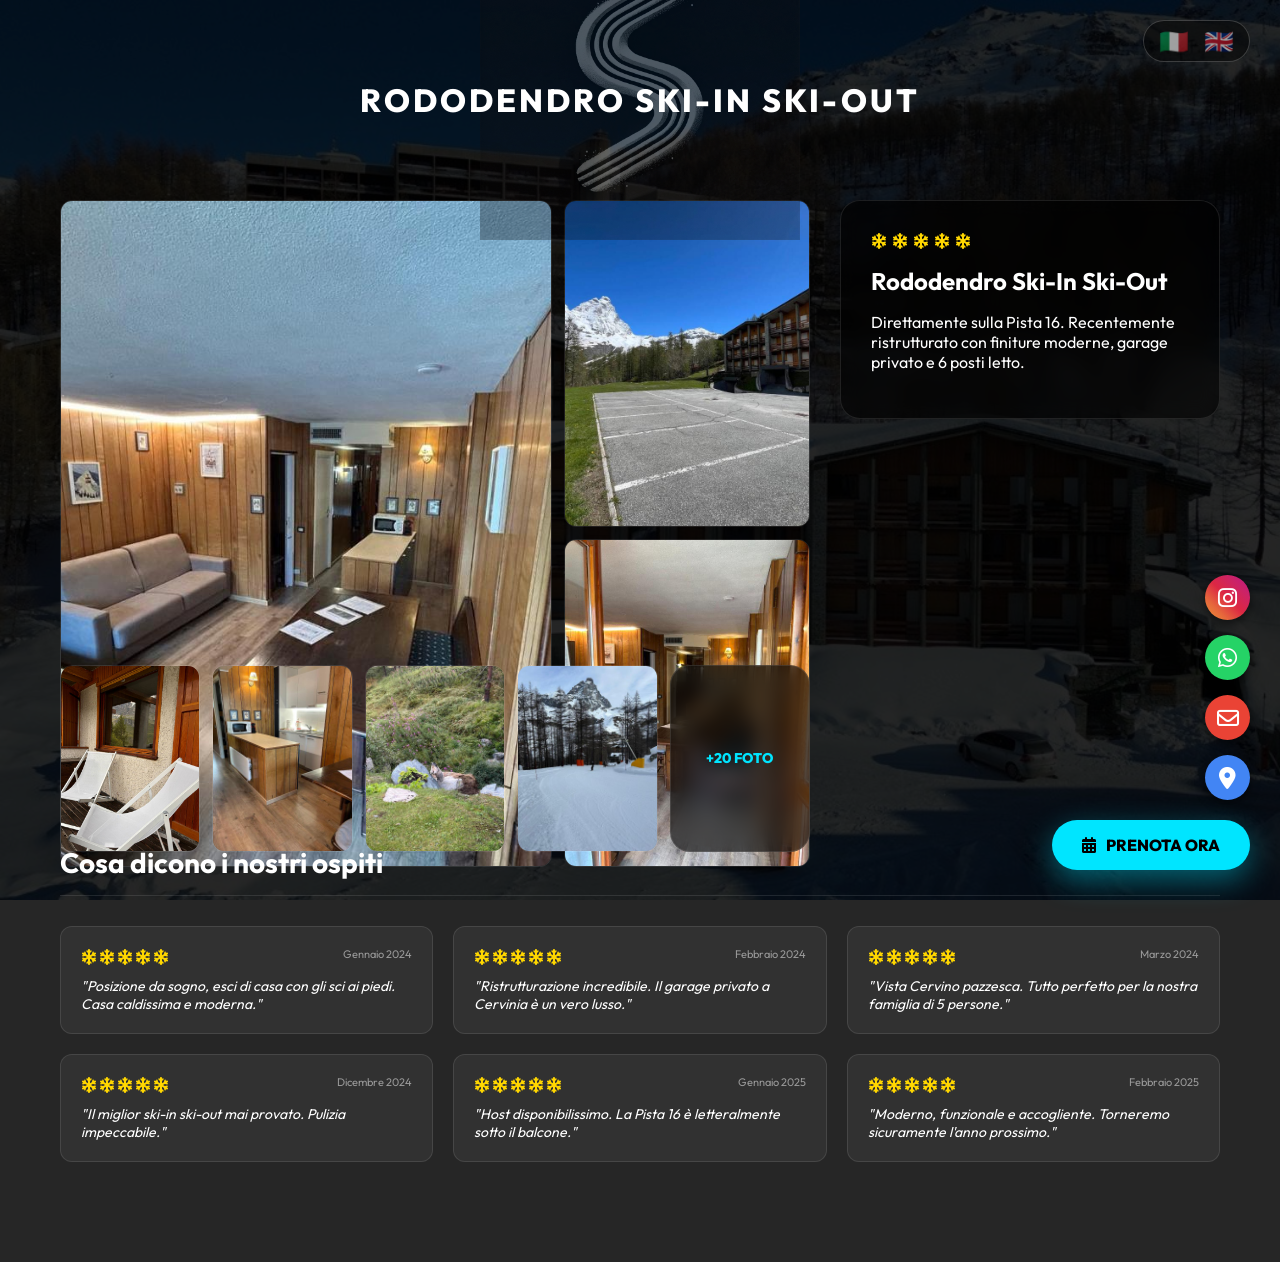
==== index.html @ 48e1a40b "Add language selector and social links to index.html" ====
<!DOCTYPE html>
<html lang="it">
<head>
    <title>Rododendro Ski-In Ski-Out</title>
    <meta charset="UTF-8">
    <meta name="viewport" content="width=device-width, initial-scale=1">
    <link href="https://fonts.googleapis.com/css2?family=Outfit:wght@300;400;600;800&display=swap" rel="stylesheet">
    <link rel="stylesheet" href="https://cdnjs.cloudflare.com/ajax/libs/font-awesome/6.0.0/css/all.min.css">
    <link rel="stylesheet" href="style.css">
</head>
<body>

<!-- 1. LINGUE FISSE IN ALTO A DX -->
<div class="top-lang-selector">
    <span onclick="setLanguage('it')">🇮🇹</span>
    <span onclick="setLanguage('en')">🇬🇧</span>
</div>

<!-- 2. SOCIAL IMPILATI A DX -->
<div class="social-stack">
    <a href="https://instagram.com/tuoprofilo" class="social-link ig" target="_blank"><i class="fab fa-instagram"></i></a>
    <a href="https://wa.me/393479612836" class="social-link wa" target="_blank"><i class="fab fa-whatsapp"></i></a>
    <a href="mailto:tuaemail@gmail.com" class="social-link mail"><i class="far fa-envelope"></i></a>
    <a href="https://maps.app.goo.gl/LYKC4AV3RhmxbBBi8" class="social-link maps" target="_blank"><i class="fas fa-map-marker-alt"></i></a>
</div>

<!-- 3. TASTO PRENOTA FISSO IN BASSO A DX -->
<a href="recap.html" class="btn-fixed-book">
    <i class="fas fa-calendar-alt"></i> 
    <span class="lang-txt" data-it="PRENOTA ORA" data-en="BOOK NOW">PRENOTA ORA</span>
</a>

<div class="main-wrapper">
    <header class="site-header">
        <img src="sfondo_nero.webp" class="header-logo-bg">
        <h1>RODODENDRO SKI-IN SKI-OUT</h1>
    </header>

    <div class="container">
        <div class="booking-grid">
            <!-- SINISTRA: GALLERY -->
            <div class="visual-section">
                <div class="top-gallery">
                    <div class="main-img" onclick="openLightbox(0)"><img src="foto1.webp"></div>
                    <div class="side-imgs">
                        <img src="foto2.webp" onclick="openLightbox(1)">
                        <img src="foto3.webp" onclick="openLightbox(2)">
                    </div>
                </div>
                <div class="thumb-row">
                    <img src="foto4.webp" onclick="openLightbox(3)">
                    <img src="foto5.webp" onclick="openLightbox(4)">
                    <img src="foto6.webp" onclick="openLightbox(5)">
                    <img src="foto7.webp" onclick="openLightbox(6)">
                    <div class="material-card" style="display:flex; align-items:center; justify-content:center; cursor:pointer; padding:0;" onclick="openLightbox(0)">
                        <span style="font-weight:800; font-size:14px; color:var(--accent)">+20 FOTO</span>
                    </div>
                </div>
            </div>

            <!-- DESTRA: DESCRIZIONE APPARTAMENTO -->
            <aside class="booking-aside">
                <div class="material-card">
                    <div style="margin-bottom:15px;">
                        <i class="fas fa-snowflake snowflake-gold"></i>
                        <i class="fas fa-snowflake snowflake-gold"></i>
                        <i class="fas fa-snowflake snowflake-gold"></i>
                        <i class="fas fa-snowflake snowflake-gold"></i>
                        <i class="fas fa-snowflake snowflake-gold"></i>
                    </div>
                    <h2 style="margin:0 0 15px 0; font-size:24px;">Rododendro Ski-In Ski-Out</h2>
                    <p class="lang-txt" data-it="Direttamente sulla Pista 16. Recentemente ristrutturato con finiture moderne, garage privato e 6 posti letto." data-en="Directly on Slope 16. Recently renovated with modern finishes, private garage, and 6 beds.">Direttamente sulla Pista 16...</p>
                </div>
            </aside>
        </div>

        <section id="recensioni" style="margin-top: 80px;">
            <h3 class="lang-txt" data-it="Cosa dicono i nostri ospiti" data-en="Guest Reviews" style="font-size:28px; border-bottom:1px solid rgba(255,255,255,0.1); padding-bottom:15px; margin-bottom:30px;">Cosa dicono i nostri ospiti</h3>
            <div id="reviews-grid" class="reviews-container"></div>
        </section>
    </div>
</div>

<div id="lightbox" style="display:none; position:fixed; inset:0; background:rgba(0,0,0,0.95); z-index:5000; align-items:center; justify-content:center;">
    <span onclick="closeLightbox()" style="position:absolute; top:30px; right:40px; font-size:50px; color:white; cursor:pointer;">&times;</span>
    <button onclick="navigateLightbox(-1)" style="position:absolute; left:20px; background:none; border:none; color:white; font-size:50px; cursor:pointer;">❮</button>
    <img id="lbImg" style="max-width:85%; max-height:85%;">
    <button onclick="navigateLightbox(1)" style="position:absolute; right:20px; background:none; border:none; color:white; font-size:50px; cursor:pointer;">❯</button>
</div>

<script src="config.js"></script>
<script src="script.js"></script>
</body>
</html>
---- style.css ----
:root { --accent: #00e5ff; --bg-card: rgba(0, 0, 0, 0.6); }
* { box-sizing: border-box; }

body { 
    font-family: 'Outfit', sans-serif; 
    margin: 0; 
    background: url("sfondo_rododendro.webp") no-repeat center center fixed; 
    background-size: cover; 
    color: white; 
    overflow-x: hidden; 
}

.main-wrapper { background-color: rgba(0, 0, 0, 0.85); min-height: 100vh; padding-bottom: 80px; }
.container { max-width: 1200px; margin: auto; padding: 20px; }

/* =========================================
   ELEMENTI FISSI (Lingue, Social, Tasto)
========================================= */

/* Lingue: Fisso in alto a Destra */
.top-lang-selector { 
    position: fixed; top: 20px; right: 30px; 
    z-index: 2000; display: flex; gap: 15px; 
    background: rgba(0,0,0,0.5); padding: 5px 15px; 
    border-radius: 30px; border: 1px solid rgba(255,255,255,0.2);
}
.top-lang-selector span { cursor: pointer; font-size: 24px; opacity: 0.6; transition: 0.3s; }
.top-lang-selector span:hover { opacity: 1; transform: scale(1.1); }

/* Pila Social: Fissa a destra, sopra il tasto */
.social-stack {
    position: fixed; bottom: 100px; right: 30px;
    display: flex; flex-direction: column; gap: 15px;
    z-index: 2000;
}

.social-link { 
    width: 45px; height: 45px; border-radius: 50%; 
    display: flex; align-items: center; justify-content: center; 
    color: white; font-size: 22px; text-decoration: none; 
    transition: 0.3s; box-shadow: 0 4px 10px rgba(0,0,0,0.5);
}
.social-link.ig { background: linear-gradient(45deg, #f09433 0%, #e6683c 25%, #dc2743 50%, #cc2366 75%, #bc1888 100%); }
.social-link.wa { background: #25D366; }
.social-link.mail { background: #EA4335; }
.social-link.maps { background: #4285F4; }
.social-link:hover { transform: translateX(-5px); box-shadow: 0 5px 15px rgba(255,255,255,0.4); }

/* Tasto Prenota: Fisso in basso a Destra */
.btn-fixed-book { 
    position: fixed; bottom: 30px; right: 30px; 
    background: var(--accent); color: black; 
    padding: 15px 30px; border-radius: 50px; 
    font-weight: 800; text-decoration: none; 
    z-index: 2000; box-shadow: 0 10px 30px rgba(0,229,255,0.4);
    transition: 0.3s; display: flex; align-items: center; gap: 10px;
}
.btn-fixed-book:hover { transform: scale(1.05); background: white; }

/* =========================================
   CONTENUTO PAGINA
========================================= */

/* Header con Logo Background */
.site-header { padding: 80px 20px 40px; text-align: center; position: relative; }
.header-logo-bg { 
    position: absolute; top: 50%; left: 50%; transform: translate(-50%, -50%); 
    width: 320px; opacity: 0.3; z-index: 0; pointer-events: none;
}
.site-header h1 { position: relative; z-index: 1; font-weight: 800; letter-spacing: 3px; margin: 0; }

/* Grid Layout (Gallery + Descrizione) */
.booking-grid { display: grid; grid-template-columns: 1fr 380px; gap: 30px; margin-top: 20px; align-items: start; }

.visual-section { display: flex; flex-direction: column; gap: 15px; }
.top-gallery { display: grid; grid-template-columns: 2fr 1fr; gap: 12px; height: 450px; }
.main-img img, .side-imgs img, .thumb-row img { width: 100%; height: 100%; object-fit: cover; border-radius: 12px; cursor: pointer; border: 1px solid rgba(255,255,255,0.1); }
.side-imgs { display: grid; grid-template-rows: 1fr 1fr; gap: 12px; }
.thumb-row { display: grid; grid-template-columns: repeat(5, 1fr); gap: 12px; height: 100px; }

.material-card { background: var(--bg-card); backdrop-filter: blur(10px); border-radius: 20px; border: 1px solid rgba(255,255,255,0.1); padding: 30px; }
.snowflake-gold { color: #FFD700; font-size: 16px; margin-right: 2px; }

/* Recensioni */
.reviews-container { display: grid; grid-template-columns: repeat(auto-fill, minmax(280px, 1fr)); gap: 20px; margin-top: 30px; }
.rev-card { background: rgba(255,255,255,0.05); padding: 20px; border-radius: 12px; border: 1px solid rgba(255,255,255,0.1); }
.rev-header { display: flex; justify-content: space-between; align-items: center; margin-bottom: 10px; }
.rev-date { font-size: 11px; opacity: 0.5; }
.rev-text { font-size: 14px; font-style: italic; }

@media (max-width: 1000px) { 
    .booking-grid { grid-template-columns: 1fr; } 
    .top-gallery { height: 300px; } 
    .top-lang-selector { position: absolute; }
}
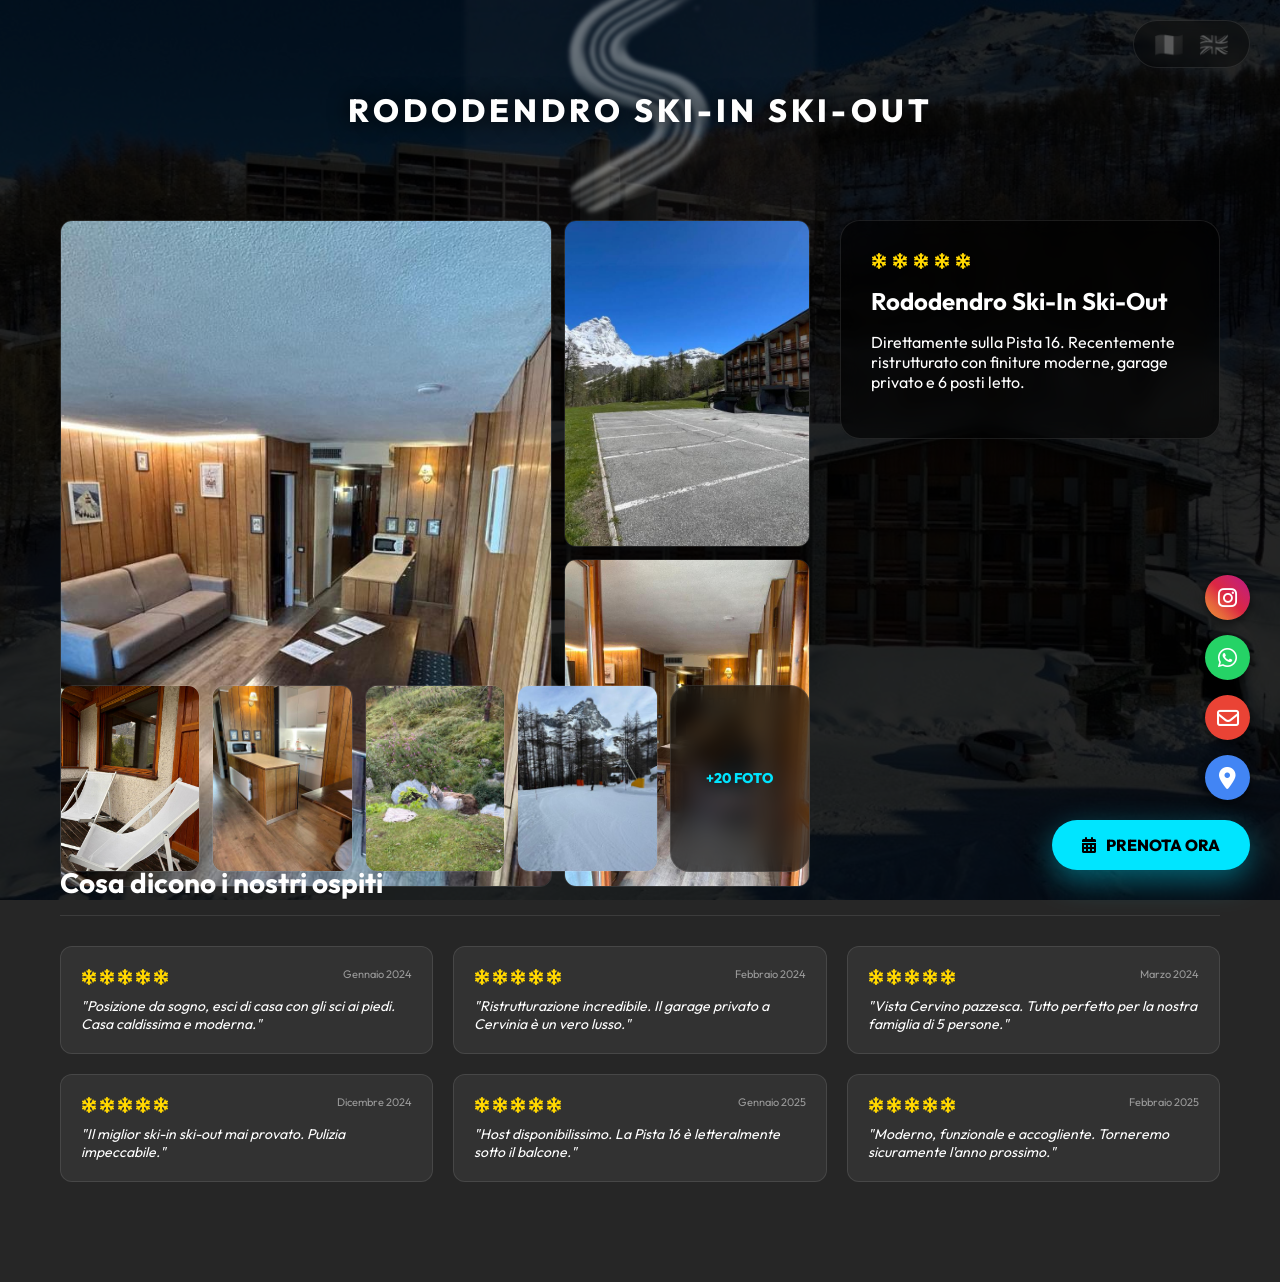
==== commit d646fbd8: "Refactor language selector and clean up comments" ====
--- a/index.html
+++ b/index.html
@@ -10,13 +10,11 @@
 </head>
 <body>
 
-<!-- 1. LINGUE FISSE IN ALTO A DX -->
 <div class="top-lang-selector">
-    <span onclick="setLanguage('it')">🇮🇹</span>
-    <span onclick="setLanguage('en')">🇬🇧</span>
+    <span id="lang-it" onclick="setLanguage('it')">🇮🇹</span>
+    <span id="lang-en" onclick="setLanguage('en')">🇬🇧</span>
 </div>
 
-<!-- 2. SOCIAL IMPILATI A DX -->
 <div class="social-stack">
     <a href="https://instagram.com/tuoprofilo" class="social-link ig" target="_blank"><i class="fab fa-instagram"></i></a>
     <a href="https://wa.me/393479612836" class="social-link wa" target="_blank"><i class="fab fa-whatsapp"></i></a>
@@ -24,7 +22,6 @@
     <a href="https://maps.app.goo.gl/LYKC4AV3RhmxbBBi8" class="social-link maps" target="_blank"><i class="fas fa-map-marker-alt"></i></a>
 </div>
 
-<!-- 3. TASTO PRENOTA FISSO IN BASSO A DX -->
 <a href="recap.html" class="btn-fixed-book">
     <i class="fas fa-calendar-alt"></i> 
     <span class="lang-txt" data-it="PRENOTA ORA" data-en="BOOK NOW">PRENOTA ORA</span>
@@ -38,7 +35,6 @@
 
     <div class="container">
         <div class="booking-grid">
-            <!-- SINISTRA: GALLERY -->
             <div class="visual-section">
                 <div class="top-gallery">
                     <div class="main-img" onclick="openLightbox(0)"><img src="foto1.webp"></div>
@@ -58,7 +54,6 @@
                 </div>
             </div>
 
-            <!-- DESTRA: DESCRIZIONE APPARTAMENTO -->
             <aside class="booking-aside">
                 <div class="material-card">
                     <div style="margin-bottom:15px;">
--- a/style.css
+++ b/style.css
@@ -10,86 +10,64 @@
     overflow-x: hidden; 
 }
 
-.main-wrapper { background-color: rgba(0, 0, 0, 0.85); min-height: 100vh; padding-bottom: 80px; }
+.main-wrapper { background-color: rgba(0, 0, 0, 0.85); min-height: 100vh; padding-bottom: 80px; position: relative; }
 .container { max-width: 1200px; margin: auto; padding: 20px; }
 
-/* =========================================
-   ELEMENTI FISSI (Lingue, Social, Tasto)
-========================================= */
-
-/* Lingue: Fisso in alto a Destra */
+/* Lingue in alto a DX con ILLUMINAZIONE */
 .top-lang-selector { 
     position: fixed; top: 20px; right: 30px; 
     z-index: 2000; display: flex; gap: 15px; 
-    background: rgba(0,0,0,0.5); padding: 5px 15px; 
-    border-radius: 30px; border: 1px solid rgba(255,255,255,0.2);
+    background: rgba(0,0,0,0.4); padding: 8px 20px; 
+    border-radius: 30px; border: 1px solid rgba(255,255,255,0.1);
+    backdrop-filter: blur(5px);
 }
-.top-lang-selector span { cursor: pointer; font-size: 24px; opacity: 0.6; transition: 0.3s; }
-.top-lang-selector span:hover { opacity: 1; transform: scale(1.1); }
-
-/* Pila Social: Fissa a destra, sopra il tasto */
-.social-stack {
-    position: fixed; bottom: 100px; right: 30px;
-    display: flex; flex-direction: column; gap: 15px;
-    z-index: 2000;
+.top-lang-selector span { 
+    cursor: pointer; font-size: 24px; opacity: 0.3; 
+    transition: 0.4s; filter: grayscale(100%);
+}
+/* Effetto Illuminazione lingua attiva */
+.top-lang-selector span.active { 
+    opacity: 1; 
+    filter: grayscale(0%) drop-shadow(0 0 10px var(--accent)); 
+    transform: scale(1.2); 
 }
 
-.social-link { 
-    width: 45px; height: 45px; border-radius: 50%; 
-    display: flex; align-items: center; justify-content: center; 
-    color: white; font-size: 22px; text-decoration: none; 
-    transition: 0.3s; box-shadow: 0 4px 10px rgba(0,0,0,0.5);
+/* Header con Fix Logo Rettangolare */
+.site-header { padding: 90px 20px 50px; text-align: center; position: relative; }
+.header-logo-bg { 
+    position: absolute; top: 50%; left: 50%; transform: translate(-50%, -50%); 
+    width: 350px; opacity: 0.4; z-index: 0; pointer-events: none;
+    /* TRUCCO: Rende invisibile il nero e sfuma i bordi */
+    mix-blend-mode: screen; 
+    filter: blur(2px);
 }
+.site-header h1 { position: relative; z-index: 1; font-weight: 800; letter-spacing: 4px; margin: 0; text-shadow: 0 0 20px rgba(0,0,0,1); }
+
+/* Pila Social e Bottone (Come prima) */
+.social-stack { position: fixed; bottom: 100px; right: 30px; display: flex; flex-direction: column; gap: 15px; z-index: 2000; }
+.social-link { width: 45px; height: 45px; border-radius: 50%; display: flex; align-items: center; justify-content: center; color: white; font-size: 22px; text-decoration: none; transition: 0.3s; box-shadow: 0 4px 10px rgba(0,0,0,0.5); }
 .social-link.ig { background: linear-gradient(45deg, #f09433 0%, #e6683c 25%, #dc2743 50%, #cc2366 75%, #bc1888 100%); }
 .social-link.wa { background: #25D366; }
 .social-link.mail { background: #EA4335; }
 .social-link.maps { background: #4285F4; }
-.social-link:hover { transform: translateX(-5px); box-shadow: 0 5px 15px rgba(255,255,255,0.4); }
+.social-link:hover { transform: translateX(-5px); }
 
-/* Tasto Prenota: Fisso in basso a Destra */
 .btn-fixed-book { 
-    position: fixed; bottom: 30px; right: 30px; 
-    background: var(--accent); color: black; 
-    padding: 15px 30px; border-radius: 50px; 
-    font-weight: 800; text-decoration: none; 
-    z-index: 2000; box-shadow: 0 10px 30px rgba(0,229,255,0.4);
-    transition: 0.3s; display: flex; align-items: center; gap: 10px;
+    position: fixed; bottom: 30px; right: 30px; background: var(--accent); color: black; 
+    padding: 15px 30px; border-radius: 50px; font-weight: 800; text-decoration: none; 
+    z-index: 2000; box-shadow: 0 10px 30px rgba(0,229,255,0.4); display: flex; align-items: center; gap: 10px;
 }
-.btn-fixed-book:hover { transform: scale(1.05); background: white; }
 
-/* =========================================
-   CONTENUTO PAGINA
-========================================= */
-
-/* Header con Logo Background */
-.site-header { padding: 80px 20px 40px; text-align: center; position: relative; }
-.header-logo-bg { 
-    position: absolute; top: 50%; left: 50%; transform: translate(-50%, -50%); 
-    width: 320px; opacity: 0.3; z-index: 0; pointer-events: none;
-}
-.site-header h1 { position: relative; z-index: 1; font-weight: 800; letter-spacing: 3px; margin: 0; }
-
-/* Grid Layout (Gallery + Descrizione) */
+/* Gallery e Card (Come prima) */
 .booking-grid { display: grid; grid-template-columns: 1fr 380px; gap: 30px; margin-top: 20px; align-items: start; }
-
 .visual-section { display: flex; flex-direction: column; gap: 15px; }
 .top-gallery { display: grid; grid-template-columns: 2fr 1fr; gap: 12px; height: 450px; }
 .main-img img, .side-imgs img, .thumb-row img { width: 100%; height: 100%; object-fit: cover; border-radius: 12px; cursor: pointer; border: 1px solid rgba(255,255,255,0.1); }
 .side-imgs { display: grid; grid-template-rows: 1fr 1fr; gap: 12px; }
 .thumb-row { display: grid; grid-template-columns: repeat(5, 1fr); gap: 12px; height: 100px; }
-
 .material-card { background: var(--bg-card); backdrop-filter: blur(10px); border-radius: 20px; border: 1px solid rgba(255,255,255,0.1); padding: 30px; }
 .snowflake-gold { color: #FFD700; font-size: 16px; margin-right: 2px; }
 
 /* Recensioni */
 .reviews-container { display: grid; grid-template-columns: repeat(auto-fill, minmax(280px, 1fr)); gap: 20px; margin-top: 30px; }
 .rev-card { background: rgba(255,255,255,0.05); padding: 20px; border-radius: 12px; border: 1px solid rgba(255,255,255,0.1); }
-.rev-header { display: flex; justify-content: space-between; align-items: center; margin-bottom: 10px; }
-.rev-date { font-size: 11px; opacity: 0.5; }
-.rev-text { font-size: 14px; font-style: italic; }
-
-@media (max-width: 1000px) { 
-    .booking-grid { grid-template-columns: 1fr; } 
-    .top-gallery { height: 300px; } 
-    .top-lang-selector { position: absolute; }
-}
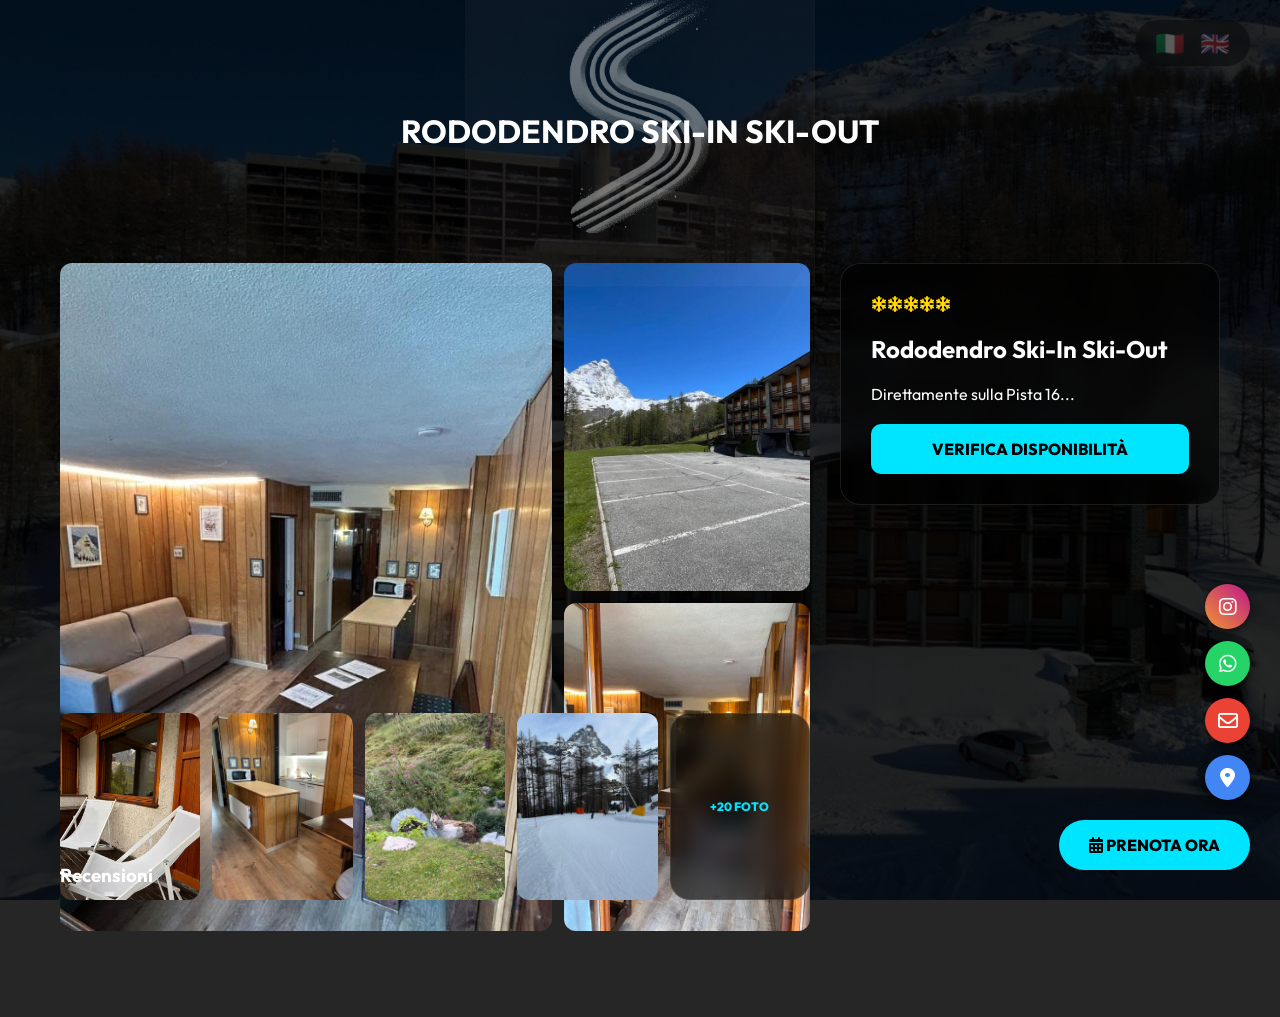
==== commit 2c602deb: "Update index.html" ====
--- a/index.html
+++ b/index.html
@@ -16,15 +16,14 @@
 </div>
 
 <div class="social-stack">
-    <a href="https://instagram.com/tuoprofilo" class="social-link ig" target="_blank"><i class="fab fa-instagram"></i></a>
-    <a href="https://wa.me/393479612836" class="social-link wa" target="_blank"><i class="fab fa-whatsapp"></i></a>
-    <a href="mailto:tuaemail@gmail.com" class="social-link mail"><i class="far fa-envelope"></i></a>
-    <a href="https://maps.app.goo.gl/LYKC4AV3RhmxbBBi8" class="social-link maps" target="_blank"><i class="fas fa-map-marker-alt"></i></a>
+    <a href="#" class="social-link ig"><i class="fab fa-instagram"></i></a>
+    <a href="https://wa.me/393479612836" class="social-link wa"><i class="fab fa-whatsapp"></i></a>
+    <a href="#" class="social-link mail"><i class="far fa-envelope"></i></a>
+    <a href="#" class="social-link maps"><i class="fas fa-map-marker-alt"></i></a>
 </div>
 
 <a href="recap.html" class="btn-fixed-book">
-    <i class="fas fa-calendar-alt"></i> 
-    <span class="lang-txt" data-it="PRENOTA ORA" data-en="BOOK NOW">PRENOTA ORA</span>
+    <i class="fas fa-calendar-alt"></i> <span class="lang-txt" data-it="PRENOTA ORA" data-en="BOOK NOW">PRENOTA ORA</span>
 </a>
 
 <div class="main-wrapper">
@@ -48,39 +47,31 @@
                     <img src="foto5.webp" onclick="openLightbox(4)">
                     <img src="foto6.webp" onclick="openLightbox(5)">
                     <img src="foto7.webp" onclick="openLightbox(6)">
-                    <div class="material-card" style="display:flex; align-items:center; justify-content:center; cursor:pointer; padding:0;" onclick="openLightbox(0)">
-                        <span style="font-weight:800; font-size:14px; color:var(--accent)">+20 FOTO</span>
+                    <div class="material-card" style="display:flex; align-items:center; justify-content:center; cursor:pointer;" onclick="openLightbox(0)">
+                        <span style="font-weight:800; font-size:12px; color:var(--accent)">+20 FOTO</span>
                     </div>
                 </div>
             </div>
 
-            <aside class="booking-aside">
-                <div class="material-card">
-                    <div style="margin-bottom:15px;">
-                        <i class="fas fa-snowflake snowflake-gold"></i>
-                        <i class="fas fa-snowflake snowflake-gold"></i>
-                        <i class="fas fa-snowflake snowflake-gold"></i>
-                        <i class="fas fa-snowflake snowflake-gold"></i>
-                        <i class="fas fa-snowflake snowflake-gold"></i>
-                    </div>
-                    <h2 style="margin:0 0 15px 0; font-size:24px;">Rododendro Ski-In Ski-Out</h2>
-                    <p class="lang-txt" data-it="Direttamente sulla Pista 16. Recentemente ristrutturato con finiture moderne, garage privato e 6 posti letto." data-en="Directly on Slope 16. Recently renovated with modern finishes, private garage, and 6 beds.">Direttamente sulla Pista 16...</p>
+            <aside class="material-card">
+                <div style="margin-bottom:10px;">
+                    <i class="fas fa-snowflake snowflake-gold"></i><i class="fas fa-snowflake snowflake-gold"></i><i class="fas fa-snowflake snowflake-gold"></i><i class="fas fa-snowflake snowflake-gold"></i><i class="fas fa-snowflake snowflake-gold"></i>
                 </div>
+                <h2>Rododendro Ski-In Ski-Out</h2>
+                <p class="lang-txt" data-it="Direttamente sulla Pista 16. Recentemente ristrutturato con finiture moderne, garage privato e 6 posti letto." data-en="Directly on Slope 16. Recently renovated with modern finishes, private garage, and 6 beds.">Direttamente sulla Pista 16...</p>
+                <a href="recap.html" style="display:block; background:var(--accent); color:black; text-align:center; padding:15px; border-radius:10px; font-weight:800; text-decoration:none; margin-top:20px;">VERIFICA DISPONIBILITÀ</a>
             </aside>
         </div>
 
-        <section id="recensioni" style="margin-top: 80px;">
-            <h3 class="lang-txt" data-it="Cosa dicono i nostri ospiti" data-en="Guest Reviews" style="font-size:28px; border-bottom:1px solid rgba(255,255,255,0.1); padding-bottom:15px; margin-bottom:30px;">Cosa dicono i nostri ospiti</h3>
+        <section id="recensioni" style="margin-top: 50px;">
+            <h3 class="lang-txt" data-it="Cosa dicono i nostri ospiti" data-en="Guest Reviews">Recensioni</h3>
             <div id="reviews-grid" class="reviews-container"></div>
         </section>
     </div>
 </div>
 
-<div id="lightbox" style="display:none; position:fixed; inset:0; background:rgba(0,0,0,0.95); z-index:5000; align-items:center; justify-content:center;">
-    <span onclick="closeLightbox()" style="position:absolute; top:30px; right:40px; font-size:50px; color:white; cursor:pointer;">&times;</span>
-    <button onclick="navigateLightbox(-1)" style="position:absolute; left:20px; background:none; border:none; color:white; font-size:50px; cursor:pointer;">❮</button>
-    <img id="lbImg" style="max-width:85%; max-height:85%;">
-    <button onclick="navigateLightbox(1)" style="position:absolute; right:20px; background:none; border:none; color:white; font-size:50px; cursor:pointer;">❯</button>
+<div id="lightbox" style="display:none;" onclick="closeLightbox()">
+    <img id="lbImg">
 </div>
 
 <script src="config.js"></script>
--- a/style.css
+++ b/style.css
@@ -2,72 +2,69 @@
 * { box-sizing: border-box; }
 
 body { 
-    font-family: 'Outfit', sans-serif; 
-    margin: 0; 
+    font-family: 'Outfit', sans-serif; margin: 0; 
     background: url("sfondo_rododendro.webp") no-repeat center center fixed; 
-    background-size: cover; 
-    color: white; 
-    overflow-x: hidden; 
+    background-size: cover; color: white; overflow-x: hidden; 
 }
 
 .main-wrapper { background-color: rgba(0, 0, 0, 0.85); min-height: 100vh; padding-bottom: 80px; position: relative; }
 .container { max-width: 1200px; margin: auto; padding: 20px; }
 
-/* Lingue in alto a DX con ILLUMINAZIONE */
+/* --- ELEMENTI FISSI (Index & Recap) --- */
 .top-lang-selector { 
-    position: fixed; top: 20px; right: 30px; 
-    z-index: 2000; display: flex; gap: 15px; 
-    background: rgba(0,0,0,0.4); padding: 8px 20px; 
-    border-radius: 30px; border: 1px solid rgba(255,255,255,0.1);
-    backdrop-filter: blur(5px);
+    position: fixed; top: 20px; right: 30px; z-index: 2000; display: flex; gap: 15px; 
+    background: rgba(0,0,0,0.4); padding: 8px 20px; border-radius: 30px; backdrop-filter: blur(5px);
 }
-.top-lang-selector span { 
-    cursor: pointer; font-size: 24px; opacity: 0.3; 
-    transition: 0.4s; filter: grayscale(100%);
+.top-lang-selector span { cursor: pointer; font-size: 24px; opacity: 0.3; transition: 0.4s; }
+.top-lang-selector span.active { opacity: 1; filter: drop-shadow(0 0 10px var(--accent)); transform: scale(1.2); }
+
+.social-stack { position: fixed; bottom: 100px; right: 30px; display: flex; flex-direction: column; gap: 12px; z-index: 2000; }
+.social-link { 
+    width: 45px; height: 45px; border-radius: 50%; display: flex; align-items: center; justify-content: center; 
+    color: white; font-size: 20px; text-decoration: none; transition: 0.3s; box-shadow: 0 4px 10px rgba(0,0,0,0.5); 
 }
-/* Effetto Illuminazione lingua attiva */
-.top-lang-selector span.active { 
-    opacity: 1; 
-    filter: grayscale(0%) drop-shadow(0 0 10px var(--accent)); 
-    transform: scale(1.2); 
+.social-link.ig { background: linear-gradient(45deg, #f09433, #bc1888); }
+.social-link.wa { background: #25D366; }
+.social-link.mail { background: #EA4335; }
+.social-link.maps { background: #4285F4; }
+
+.btn-fixed-book { 
+    position: fixed; bottom: 30px; right: 30px; background: var(--accent); color: black; 
+    padding: 15px 30px; border-radius: 50px; font-weight: 800; text-decoration: none; z-index: 2000; 
 }
 
-/* Header con Fix Logo Rettangolare */
+/* --- HEADER & LOGO --- */
 .site-header { padding: 90px 20px 50px; text-align: center; position: relative; }
 .header-logo-bg { 
     position: absolute; top: 50%; left: 50%; transform: translate(-50%, -50%); 
-    width: 350px; opacity: 0.4; z-index: 0; pointer-events: none;
-    /* TRUCCO: Rende invisibile il nero e sfuma i bordi */
-    mix-blend-mode: screen; 
-    filter: blur(2px);
-}
-.site-header h1 { position: relative; z-index: 1; font-weight: 800; letter-spacing: 4px; margin: 0; text-shadow: 0 0 20px rgba(0,0,0,1); }
-
-/* Pila Social e Bottone (Come prima) */
-.social-stack { position: fixed; bottom: 100px; right: 30px; display: flex; flex-direction: column; gap: 15px; z-index: 2000; }
-.social-link { width: 45px; height: 45px; border-radius: 50%; display: flex; align-items: center; justify-content: center; color: white; font-size: 22px; text-decoration: none; transition: 0.3s; box-shadow: 0 4px 10px rgba(0,0,0,0.5); }
-.social-link.ig { background: linear-gradient(45deg, #f09433 0%, #e6683c 25%, #dc2743 50%, #cc2366 75%, #bc1888 100%); }
-.social-link.wa { background: #25D366; }
-.social-link.mail { background: #EA4335; }
-.social-link.maps { background: #4285F4; }
-.social-link:hover { transform: translateX(-5px); }
-
-.btn-fixed-book { 
-    position: fixed; bottom: 30px; right: 30px; background: var(--accent); color: black; 
-    padding: 15px 30px; border-radius: 50px; font-weight: 800; text-decoration: none; 
-    z-index: 2000; box-shadow: 0 10px 30px rgba(0,229,255,0.4); display: flex; align-items: center; gap: 10px;
+    width: 350px; opacity: 0.4; mix-blend-mode: screen; pointer-events: none;
 }
 
-/* Gallery e Card (Come prima) */
+/* --- LAYOUT INDEX (2 COLONNE) --- */
 .booking-grid { display: grid; grid-template-columns: 1fr 380px; gap: 30px; margin-top: 20px; align-items: start; }
-.visual-section { display: flex; flex-direction: column; gap: 15px; }
 .top-gallery { display: grid; grid-template-columns: 2fr 1fr; gap: 12px; height: 450px; }
-.main-img img, .side-imgs img, .thumb-row img { width: 100%; height: 100%; object-fit: cover; border-radius: 12px; cursor: pointer; border: 1px solid rgba(255,255,255,0.1); }
+.main-img img, .side-imgs img, .thumb-row img { width: 100%; height: 100%; object-fit: cover; border-radius: 12px; cursor: pointer; }
 .side-imgs { display: grid; grid-template-rows: 1fr 1fr; gap: 12px; }
 .thumb-row { display: grid; grid-template-columns: repeat(5, 1fr); gap: 12px; height: 100px; }
+
+/* --- LAYOUT RECAP --- */
+.btn-back-side {
+    position: fixed; left: 0; top: 50%; transform: translateY(-50%); background: rgba(255,255,255,0.1);
+    padding: 20px 10px; border-radius: 0 15px 15px 0; text-decoration: none; color: white; display: flex; flex-direction: column; align-items: center;
+}
+.recap-main-grid { display: grid; grid-template-columns: 1fr 250px; gap: 20px; margin-top: 20px; }
+.skier-ctrl { background: rgba(255,255,255,0.05); padding: 15px; border-radius: 15px; text-align: center; margin-bottom: 10px; }
+
+/* --- COMUNE --- */
 .material-card { background: var(--bg-card); backdrop-filter: blur(10px); border-radius: 20px; border: 1px solid rgba(255,255,255,0.1); padding: 30px; }
-.snowflake-gold { color: #FFD700; font-size: 16px; margin-right: 2px; }
+.snowflake-gold { color: #FFD700; font-size: 16px; }
+.input-f-recap { width: 100%; background: rgba(255,255,255,0.05); border: 1px solid rgba(255,255,255,0.1); padding: 15px; border-radius: 12px; color: white; margin-bottom: 10px; }
 
-/* Recensioni */
-.reviews-container { display: grid; grid-template-columns: repeat(auto-fill, minmax(280px, 1fr)); gap: 20px; margin-top: 30px; }
-.rev-card { background: rgba(255,255,255,0.05); padding: 20px; border-radius: 12px; border: 1px solid rgba(255,255,255,0.1); }
+.cal-grid { display: grid; grid-template-columns: repeat(7, 1fr); gap: 5px; }
+.cal-day { padding: 12px 0; text-align: center; border-radius: 6px; cursor: pointer; background: #2ecc71; font-weight: 800; font-size: 12px; }
+.cal-day.booked { background: #ff4d4d; opacity: 0.3; cursor: not-allowed; }
+.cal-day.selected { background: var(--accent) !important; color: black; }
+.cal-day.range { background: rgba(0, 229, 255, 0.4); }
+
+.reviews-container { display: grid; grid-template-columns: repeat(auto-fill, minmax(300px, 1fr)); gap: 20px; margin-top: 30px; }
+.rev-card { background: rgba(255,255,255,0.05); padding: 20px; border-radius: 15px; border: 1px solid rgba(255,255,255,0.1); }
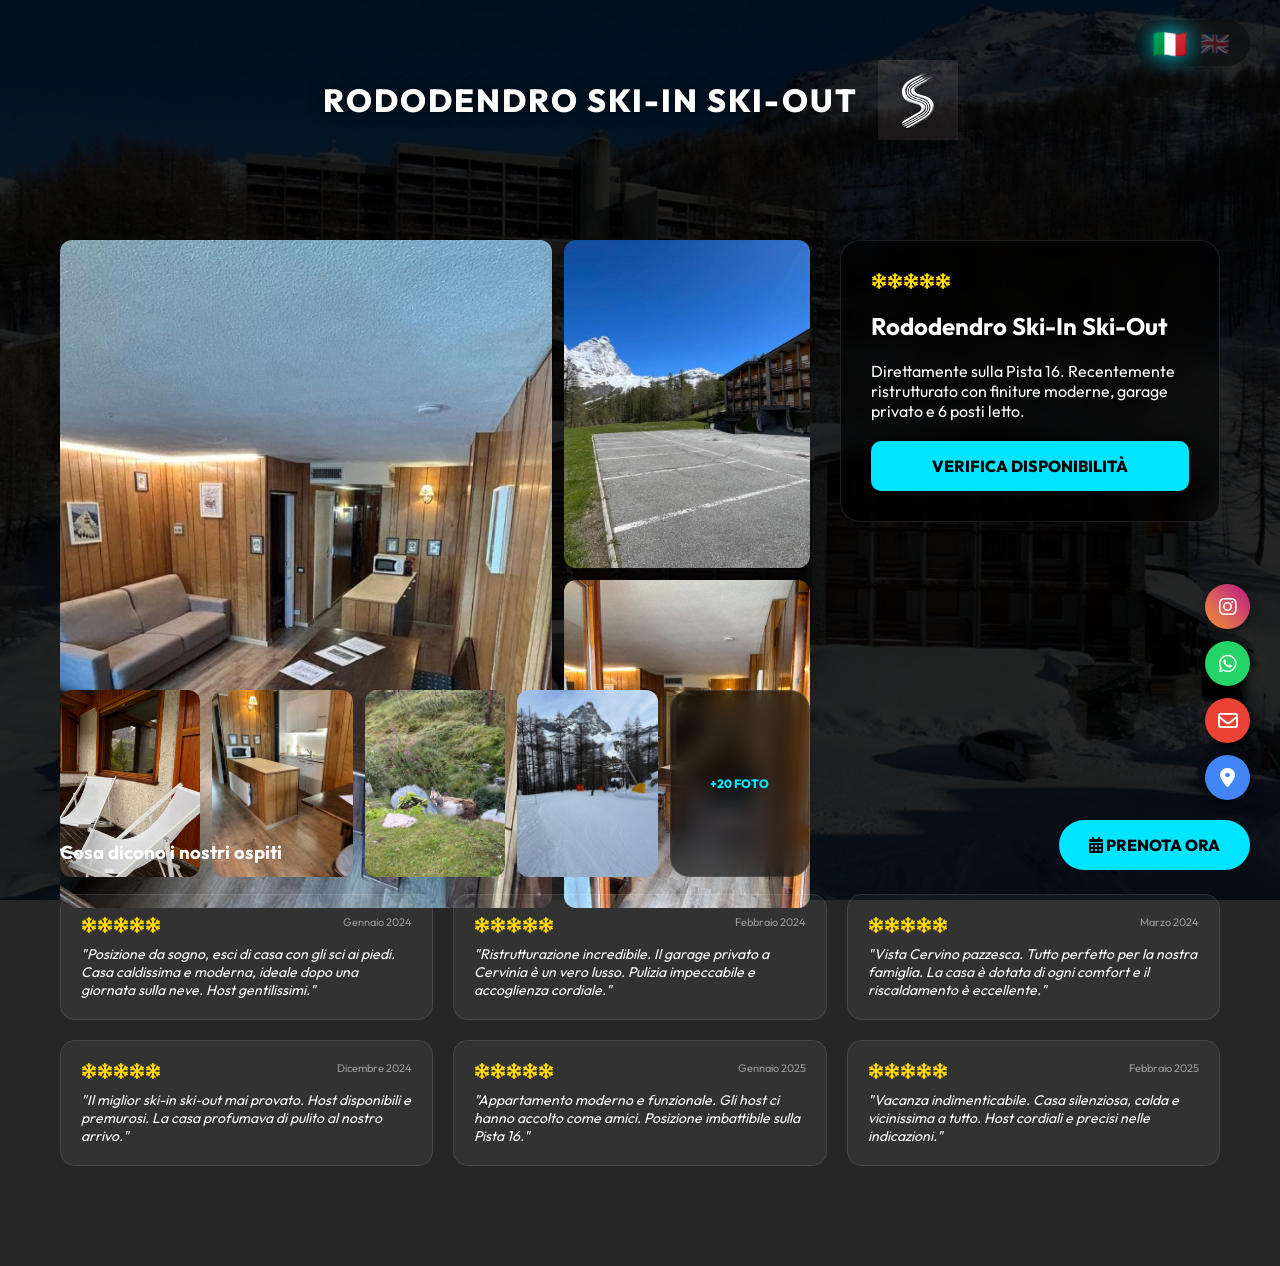
==== commit bc2d948d: "Update index.html" ====
--- a/index.html
+++ b/index.html
@@ -27,11 +27,18 @@
 </a>
 
 <div class="main-wrapper">
-    <header class="site-header">
-        <img src="sfondo_nero.webp" class="header-logo-bg">
-        <h1>RODODENDRO SKI-IN SKI-OUT</h1>
-    </header>
+ 
 
+<!-- ... (Lingue e Social uguali) ... -->
+
+<header class="site-header">
+    <h1>RODODENDRO SKI-IN SKI-OUT</h1>
+    <img src="sfondo_nero.webp" class="header-logo-inline">
+</header>
+
+<!-- ... (Resto della pagina uguale) ... -->
+    
+    
     <div class="container">
         <div class="booking-grid">
             <div class="visual-section">
--- a/style.css
+++ b/style.css
@@ -10,7 +10,7 @@
 .main-wrapper { background-color: rgba(0, 0, 0, 0.85); min-height: 100vh; padding-bottom: 80px; position: relative; }
 .container { max-width: 1200px; margin: auto; padding: 20px; }
 
-/* --- ELEMENTI FISSI (Index & Recap) --- */
+/* --- ELEMENTI FISSI --- */
 .top-lang-selector { 
     position: fixed; top: 20px; right: 30px; z-index: 2000; display: flex; gap: 15px; 
     background: rgba(0,0,0,0.4); padding: 8px 20px; border-radius: 30px; backdrop-filter: blur(5px);
@@ -33,32 +33,34 @@
     padding: 15px 30px; border-radius: 50px; font-weight: 800; text-decoration: none; z-index: 2000; 
 }
 
-/* --- HEADER & LOGO --- */
-.site-header { padding: 90px 20px 50px; text-align: center; position: relative; }
-.header-logo-bg { 
-    position: absolute; top: 50%; left: 50%; transform: translate(-50%, -50%); 
-    width: 350px; opacity: 0.4; mix-blend-mode: screen; pointer-events: none;
+/* --- TASTO HOME RECAP (FIX CLICCABILE) --- */
+.btn-back-side {
+    position: fixed; left: 0; top: 50%; transform: translateY(-50%); 
+    background: rgba(255,255,255,0.15); padding: 25px 12px; border-radius: 0 20px 20px 0; 
+    text-decoration: none !important; color: white !important; display: flex; 
+    flex-direction: column; align-items: center; z-index: 9999; /* Superiore a tutto */
+    border: 1px solid rgba(255,255,255,0.2); border-left: none; transition: 0.3s;
+    cursor: pointer !important;
 }
+.btn-back-side:hover { background: var(--accent); color: black !important; }
 
-/* --- LAYOUT INDEX (2 COLONNE) --- */
+/* --- GRID & CARDS --- */
 .booking-grid { display: grid; grid-template-columns: 1fr 380px; gap: 30px; margin-top: 20px; align-items: start; }
 .top-gallery { display: grid; grid-template-columns: 2fr 1fr; gap: 12px; height: 450px; }
 .main-img img, .side-imgs img, .thumb-row img { width: 100%; height: 100%; object-fit: cover; border-radius: 12px; cursor: pointer; }
 .side-imgs { display: grid; grid-template-rows: 1fr 1fr; gap: 12px; }
 .thumb-row { display: grid; grid-template-columns: repeat(5, 1fr); gap: 12px; height: 100px; }
 
-/* --- LAYOUT RECAP --- */
-.btn-back-side {
-    position: fixed; left: 0; top: 50%; transform: translateY(-50%); background: rgba(255,255,255,0.1);
-    padding: 20px 10px; border-radius: 0 15px 15px 0; text-decoration: none; color: white; display: flex; flex-direction: column; align-items: center;
-}
 .recap-main-grid { display: grid; grid-template-columns: 1fr 250px; gap: 20px; margin-top: 20px; }
 .skier-ctrl { background: rgba(255,255,255,0.05); padding: 15px; border-radius: 15px; text-align: center; margin-bottom: 10px; }
 
-/* --- COMUNE --- */
 .material-card { background: var(--bg-card); backdrop-filter: blur(10px); border-radius: 20px; border: 1px solid rgba(255,255,255,0.1); padding: 30px; }
 .snowflake-gold { color: #FFD700; font-size: 16px; }
-.input-f-recap { width: 100%; background: rgba(255,255,255,0.05); border: 1px solid rgba(255,255,255,0.1); padding: 15px; border-radius: 12px; color: white; margin-bottom: 10px; }
+
+.input-f-recap { 
+    width: 100%; background: rgba(255,255,255,0.05); border: 1px solid rgba(255,255,255,0.1); 
+    padding: 15px; border-radius: 12px; color: white; margin-bottom: 10px; font-family: inherit;
+}
 
 .cal-grid { display: grid; grid-template-columns: repeat(7, 1fr); gap: 5px; }
 .cal-day { padding: 12px 0; text-align: center; border-radius: 6px; cursor: pointer; background: #2ecc71; font-weight: 800; font-size: 12px; }
@@ -68,3 +70,60 @@
 
 .reviews-container { display: grid; grid-template-columns: repeat(auto-fill, minmax(300px, 1fr)); gap: 20px; margin-top: 30px; }
 .rev-card { background: rgba(255,255,255,0.05); padding: 20px; border-radius: 15px; border: 1px solid rgba(255,255,255,0.1); }
+
+/* ... (Mantieni le parti precedenti su body, wrapper e container) ... */
+
+/* --- HEADER: Nome e Logo a DX --- */
+.site-header { 
+    padding: 60px 20px; 
+    display: flex; 
+    align-items: center; 
+    justify-content: center; 
+    gap: 20px; /* Spazio tra nome e logo */
+    position: relative;
+}
+
+.header-logo-inline { 
+    width: 80px; /* Dimensione contenuta per stare a fianco del nome */
+    height: auto;
+    mix-blend-mode: screen; 
+    filter: brightness(1.2);
+}
+
+.site-header h1 { 
+    font-weight: 800; 
+    letter-spacing: 2px; 
+    margin: 0; 
+    text-shadow: 0 0 15px rgba(0,0,0,0.5);
+}
+
+/* --- LOGO DIETRO LA BOX RESERVATION --- */
+.material-card { 
+    position: relative; /* Necessario per il logo interno */
+    background: var(--bg-card); 
+    backdrop-filter: blur(10px); 
+    border-radius: 20px; 
+    border: 1px solid rgba(255,255,255,0.1); 
+    padding: 30px; 
+    overflow: hidden; /* Taglia il logo se esce dai bordi */
+}
+
+.card-bg-logo {
+    position: absolute;
+    top: 50%;
+    left: 50%;
+    transform: translate(-50%, -50%);
+    width: 70%; /* Bello grande ma soffuso */
+    opacity: 0.15; /* Molto leggero per non disturbare la lettura */
+    z-index: 0; /* Dietro al testo */
+    mix-blend-mode: screen;
+    pointer-events: none;
+}
+
+/* Assicurati che il contenuto della card stia sopra il logo */
+.material-card > * {
+    position: relative;
+    z-index: 1;
+}
+
+/* ... (Tutto il resto: social-stack, btn-fixed-book, btn-back-side rimane uguale) ... */
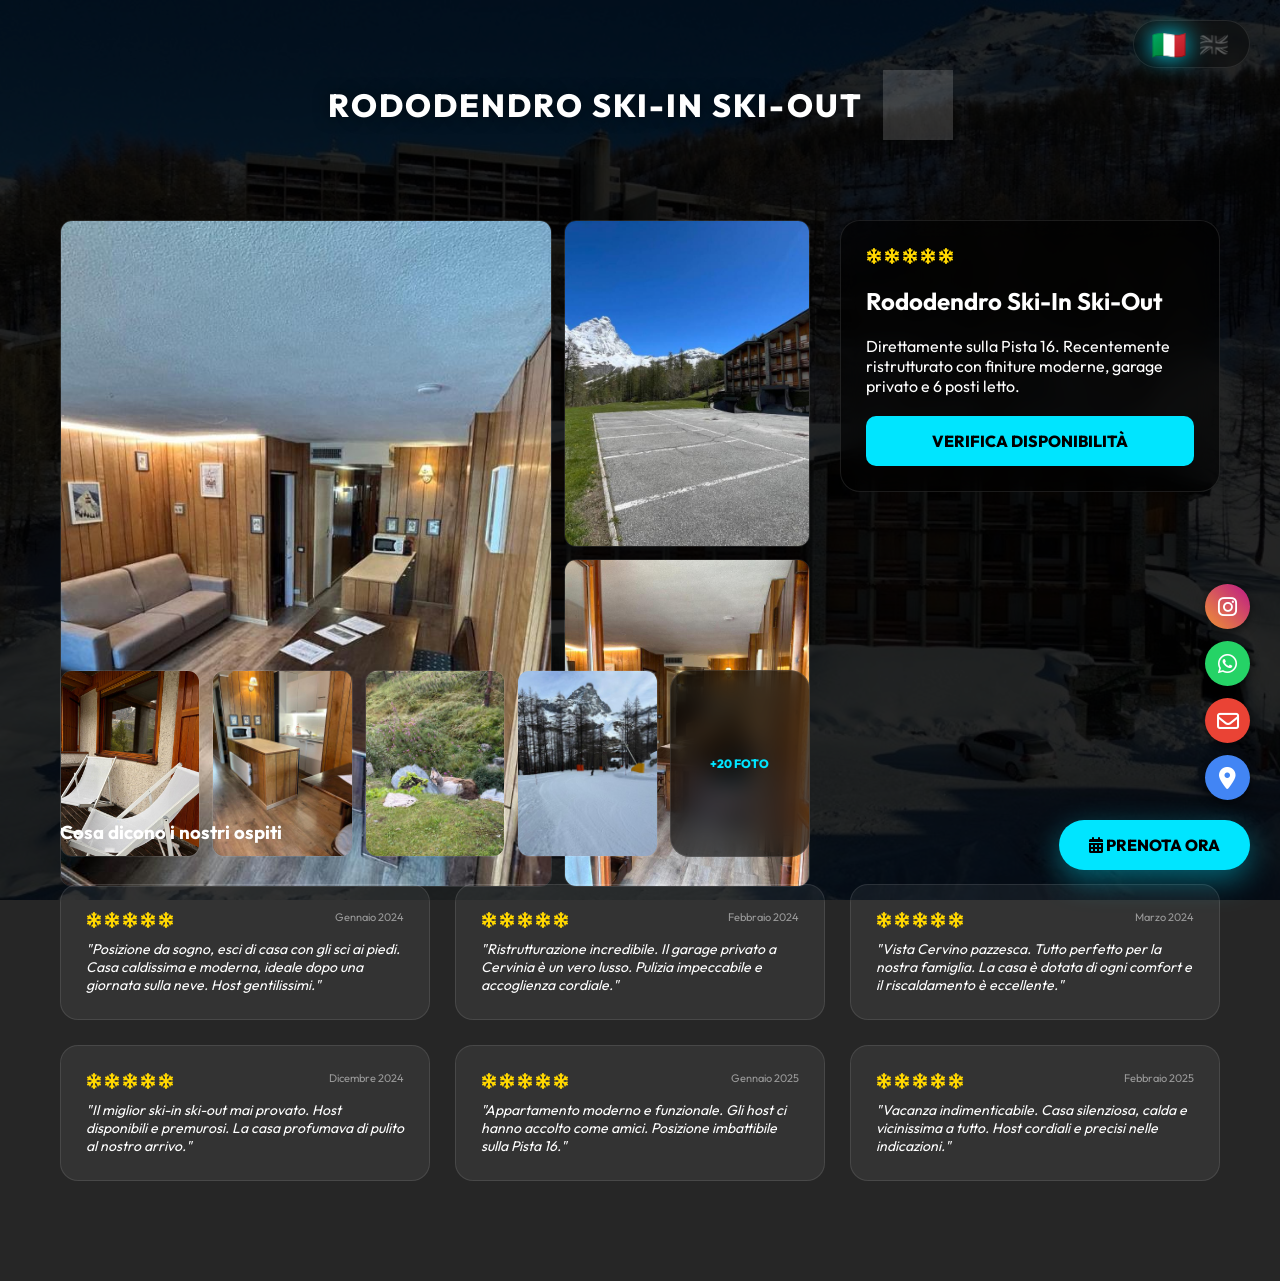
==== commit 56b0a7ae: "Update social links in index.html" ====
--- a/index.html
+++ b/index.html
@@ -15,11 +15,27 @@
     <span id="lang-en" onclick="setLanguage('en')">🇬🇧</span>
 </div>
 
+<!-- SOCIAL STACK AGGIORNATA E PUNTUALE -->
 <div class="social-stack">
-    <a href="#" class="social-link ig"><i class="fab fa-instagram"></i></a>
-    <a href="https://wa.me/393479612836" class="social-link wa"><i class="fab fa-whatsapp"></i></a>
-    <a href="#" class="social-link mail"><i class="far fa-envelope"></i></a>
-    <a href="#" class="social-link maps"><i class="fas fa-map-marker-alt"></i></a>
+    <!-- Instagram -->
+    <a href="https://www.instagram.com/tuoprofilo/" class="social-link ig" target="_blank" rel="noopener noreferrer">
+        <i class="fab fa-instagram"></i>
+    </a>
+    
+    <!-- WhatsApp (Configurato col tuo numero) -->
+    <a href="https://wa.me/393479612836" class="social-link wa" target="_blank" rel="noopener noreferrer">
+        <i class="fab fa-whatsapp"></i>
+    </a>
+    
+    <!-- Mail -->
+    <a href="mailto:tuaemail@gmail.com" class="social-link mail">
+        <i class="far fa-envelope"></i>
+    </a>
+    
+    <!-- Google Maps: Destinazione Rododendro Ski-In Ski-Out -->
+    <a href="https://www.google.com/maps/search/?api=1&query=Rododendro+Ski+In+Ski+Out+Cervinia" class="social-link maps" target="_blank" rel="noopener noreferrer">
+        <i class="fas fa-map-marker-alt"></i>
+    </a>
 </div>
 
 <a href="recap.html" class="btn-fixed-book">
--- a/style.css
+++ b/style.css
@@ -1,129 +1,212 @@
-:root { --accent: #00e5ff; --bg-card: rgba(0, 0, 0, 0.6); }
+:root { 
+    --accent: #00e5ff; 
+    --bg-card: rgba(0, 0, 0, 0.6); 
+}
+
 * { box-sizing: border-box; }
 
 body { 
-    font-family: 'Outfit', sans-serif; margin: 0; 
+    font-family: 'Outfit', sans-serif; 
+    margin: 0; 
     background: url("sfondo_rododendro.webp") no-repeat center center fixed; 
-    background-size: cover; color: white; overflow-x: hidden; 
-}
-
-.main-wrapper { background-color: rgba(0, 0, 0, 0.85); min-height: 100vh; padding-bottom: 80px; position: relative; }
-.container { max-width: 1200px; margin: auto; padding: 20px; }
-
-/* --- ELEMENTI FISSI --- */
+    background-size: cover; 
+    color: white; 
+    overflow-x: hidden; 
+}
+
+.main-wrapper { 
+    background-color: rgba(0, 0, 0, 0.85); 
+    min-height: 100vh; 
+    padding-bottom: 80px; 
+    position: relative; 
+}
+
+.container { 
+    max-width: 1200px; 
+    margin: auto; 
+    padding: 20px; 
+}
+
+/* --- ELEMENTI FISSI (Lingue, Social, Tasto Prenota) --- */
 .top-lang-selector { 
-    position: fixed; top: 20px; right: 30px; z-index: 2000; display: flex; gap: 15px; 
-    background: rgba(0,0,0,0.4); padding: 8px 20px; border-radius: 30px; backdrop-filter: blur(5px);
-}
-.top-lang-selector span { cursor: pointer; font-size: 24px; opacity: 0.3; transition: 0.4s; }
-.top-lang-selector span.active { opacity: 1; filter: drop-shadow(0 0 10px var(--accent)); transform: scale(1.2); }
-
-.social-stack { position: fixed; bottom: 100px; right: 30px; display: flex; flex-direction: column; gap: 12px; z-index: 2000; }
+    position: fixed; top: 20px; right: 30px; 
+    z-index: 2000; display: flex; gap: 15px; 
+    background: rgba(0,0,0,0.4); padding: 8px 20px; 
+    border-radius: 30px; border: 1px solid rgba(255,255,255,0.1);
+    backdrop-filter: blur(5px);
+}
+
+.top-lang-selector span { 
+    cursor: pointer; font-size: 24px; opacity: 0.3; 
+    transition: 0.4s; filter: grayscale(100%);
+}
+
+.top-lang-selector span.active { 
+    opacity: 1; 
+    filter: grayscale(0%) drop-shadow(0 0 10px var(--accent)); 
+    transform: scale(1.2); 
+}
+
+.social-stack {
+    position: fixed; bottom: 100px; right: 30px;
+    display: flex; flex-direction: column; gap: 12px;
+    z-index: 2000;
+}
+
 .social-link { 
-    width: 45px; height: 45px; border-radius: 50%; display: flex; align-items: center; justify-content: center; 
-    color: white; font-size: 20px; text-decoration: none; transition: 0.3s; box-shadow: 0 4px 10px rgba(0,0,0,0.5); 
-}
-.social-link.ig { background: linear-gradient(45deg, #f09433, #bc1888); }
+    width: 45px; height: 45px; border-radius: 50%; 
+    display: flex; align-items: center; justify-content: center; 
+    color: white; font-size: 22px; text-decoration: none; 
+    transition: 0.3s; box-shadow: 0 4px 10px rgba(0,0,0,0.5);
+}
+
+.social-link.ig { background: linear-gradient(45deg, #f09433 0%, #bc1888 100%); }
 .social-link.wa { background: #25D366; }
 .social-link.mail { background: #EA4335; }
 .social-link.maps { background: #4285F4; }
+.social-link:hover { transform: translateX(-5px); }
 
 .btn-fixed-book { 
-    position: fixed; bottom: 30px; right: 30px; background: var(--accent); color: black; 
-    padding: 15px 30px; border-radius: 50px; font-weight: 800; text-decoration: none; z-index: 2000; 
-}
-
-/* --- TASTO HOME RECAP (FIX CLICCABILE) --- */
+    position: fixed; bottom: 30px; right: 30px; 
+    background: var(--accent); color: black; 
+    padding: 15px 30px; border-radius: 50px; 
+    font-weight: 800; text-decoration: none; 
+    z-index: 2000; box-shadow: 0 10px 30px rgba(0,229,255,0.4);
+}
+
+/* --- TASTO HOME VERTICALE (Solo Recap) --- */
 .btn-back-side {
     position: fixed; left: 0; top: 50%; transform: translateY(-50%); 
     background: rgba(255,255,255,0.15); padding: 25px 12px; border-radius: 0 20px 20px 0; 
-    text-decoration: none !important; color: white !important; display: flex; 
-    flex-direction: column; align-items: center; z-index: 9999; /* Superiore a tutto */
+    text-decoration: none; color: white; display: flex; 
+    flex-direction: column; align-items: center; z-index: 9999; 
     border: 1px solid rgba(255,255,255,0.2); border-left: none; transition: 0.3s;
-    cursor: pointer !important;
-}
-.btn-back-side:hover { background: var(--accent); color: black !important; }
-
-/* --- GRID & CARDS --- */
-.booking-grid { display: grid; grid-template-columns: 1fr 380px; gap: 30px; margin-top: 20px; align-items: start; }
+}
+.btn-back-side:hover { background: var(--accent); color: black; }
+
+/* --- HEADER: TITOLO E LOGO CENTRATI --- */
+.site-header { 
+    padding: 70px 20px 40px; 
+    display: flex; 
+    flex-direction: row;     /* Mette titolo e logo sulla stessa riga */
+    align-items: center;     /* Allineamento verticale perfetto */
+    justify-content: center; /* Centratura orizzontale assoluta */
+    gap: 20px;               /* Spazio tra testo e logo */
+    width: 100%;             
+    position: relative;
+    text-align: center;
+}
+
+.site-header h1 { 
+    margin: 0;               /* Rimuove margini che spostano il titolo */
+    font-weight: 800; 
+    letter-spacing: 2px; 
+    color: white;            /* Assicura che il testo sia bianco */
+    text-shadow: 0 0 15px rgba(0,0,0,0.5);
+    text-transform: uppercase;
+    line-height: 1;
+}
+
+.header-logo-inline { 
+    width: 70px;             /* Dimensione bilanciata */
+    height: auto; 
+    mix-blend-mode: screen;  /* Rimuove il nero di sfondo_nero.webp */
+    
+    /* FILTRO: Brightness(0.8) lo rende un po' meno 'sparato' del bianco puro */
+    filter: brightness(0) invert(1) opacity(0.4); 
+    
+    /* OPACITY supplementare per sicurezza */
+    opacity: 0.4;            
+    pointer-events: none;
+    transition: 0.3s ease-in-out;
+}
+
+/* Effetto al passaggio del mouse */
+.site-header:hover .header-logo-inline {
+    opacity: 0.8;
+    filter: brightness(0) invert(1) opacity(0.8);
+    transform: scale(1.1);
+}
+
+/* --- CARDS & FILIGRANA (OVERLAY) --- */
+.material-card { 
+    position: relative;
+    background: var(--bg-card); 
+    backdrop-filter: blur(12px); 
+    border-radius: 20px; 
+    border: 1px solid rgba(255,255,255,0.1); 
+    padding: 25px; 
+    overflow: hidden; 
+}
+
+.card-bg-logo {
+    position: absolute;
+    top: 50%; left: 50%;
+    transform: translate(-50%, -50%);
+    width: 100%; height: 100%;
+    object-fit: contain; 
+    opacity: 0.12; 
+    z-index: 0;
+    mix-blend-mode: screen; 
+    pointer-events: none; 
+    padding: 40px;
+}
+
+/* Assicura che il contenuto stia SOPRA il logo */
+.material-card > *:not(.card-bg-logo) { 
+    position: relative; 
+    z-index: 1; 
+}
+
+/* --- LAYOUTS & GRIDS --- */
+.booking-grid { 
+    display: grid; grid-template-columns: 1fr 380px; gap: 30px; 
+    margin-top: 20px; align-items: start; 
+}
+
 .top-gallery { display: grid; grid-template-columns: 2fr 1fr; gap: 12px; height: 450px; }
-.main-img img, .side-imgs img, .thumb-row img { width: 100%; height: 100%; object-fit: cover; border-radius: 12px; cursor: pointer; }
+.main-img img, .side-imgs img, .thumb-row img { 
+    width: 100%; height: 100%; object-fit: cover; 
+    border-radius: 12px; cursor: pointer; border: 1px solid rgba(255,255,255,0.1); 
+}
+
 .side-imgs { display: grid; grid-template-rows: 1fr 1fr; gap: 12px; }
 .thumb-row { display: grid; grid-template-columns: repeat(5, 1fr); gap: 12px; height: 100px; }
 
-.recap-main-grid { display: grid; grid-template-columns: 1fr 250px; gap: 20px; margin-top: 20px; }
-.skier-ctrl { background: rgba(255,255,255,0.05); padding: 15px; border-radius: 15px; text-align: center; margin-bottom: 10px; }
-
-.material-card { background: var(--bg-card); backdrop-filter: blur(10px); border-radius: 20px; border: 1px solid rgba(255,255,255,0.1); padding: 30px; }
-.snowflake-gold { color: #FFD700; font-size: 16px; }
+.recap-main-grid { display: grid; grid-template-columns: 1fr 240px; gap: 15px; margin-top: 15px; }
+
+.skier-ctrl { 
+    background: rgba(255,255,255,0.05); padding: 12px; border-radius: 15px; 
+    text-align: center; margin-bottom: 8px; 
+}
 
 .input-f-recap { 
-    width: 100%; background: rgba(255,255,255,0.05); border: 1px solid rgba(255,255,255,0.1); 
-    padding: 15px; border-radius: 12px; color: white; margin-bottom: 10px; font-family: inherit;
-}
-
+    width: 100%; background: rgba(255,255,255,0.08); border: 1px solid rgba(255,255,255,0.1); 
+    padding: 15px; border-radius: 12px; color: white; margin-bottom: 10px;
+}
+
+/* --- CALENDARIO --- */
 .cal-grid { display: grid; grid-template-columns: repeat(7, 1fr); gap: 5px; }
-.cal-day { padding: 12px 0; text-align: center; border-radius: 6px; cursor: pointer; background: #2ecc71; font-weight: 800; font-size: 12px; }
-.cal-day.booked { background: #ff4d4d; opacity: 0.3; cursor: not-allowed; }
+.cal-day { 
+    padding: 12px 0; text-align: center; border-radius: 6px; 
+    cursor: pointer; background: #2ecc71; font-weight: 800; 
+    font-size: 12px; color: white; 
+}
+.cal-day.booked { background: #ff4d4d; opacity: 0.3; cursor: not-allowed; text-decoration: line-through; }
 .cal-day.selected { background: var(--accent) !important; color: black; }
 .cal-day.range { background: rgba(0, 229, 255, 0.4); }
 
-.reviews-container { display: grid; grid-template-columns: repeat(auto-fill, minmax(300px, 1fr)); gap: 20px; margin-top: 30px; }
-.rev-card { background: rgba(255,255,255,0.05); padding: 20px; border-radius: 15px; border: 1px solid rgba(255,255,255,0.1); }
-
-/* ... (Mantieni le parti precedenti su body, wrapper e container) ... */
-
-/* --- HEADER: Nome e Logo a DX --- */
-.site-header { 
-    padding: 60px 20px; 
-    display: flex; 
-    align-items: center; 
-    justify-content: center; 
-    gap: 20px; /* Spazio tra nome e logo */
-    position: relative;
-}
-
-.header-logo-inline { 
-    width: 80px; /* Dimensione contenuta per stare a fianco del nome */
-    height: auto;
-    mix-blend-mode: screen; 
-    filter: brightness(1.2);
-}
-
-.site-header h1 { 
-    font-weight: 800; 
-    letter-spacing: 2px; 
-    margin: 0; 
-    text-shadow: 0 0 15px rgba(0,0,0,0.5);
-}
-
-/* --- LOGO DIETRO LA BOX RESERVATION --- */
-.material-card { 
-    position: relative; /* Necessario per il logo interno */
-    background: var(--bg-card); 
-    backdrop-filter: blur(10px); 
-    border-radius: 20px; 
-    border: 1px solid rgba(255,255,255,0.1); 
-    padding: 30px; 
-    overflow: hidden; /* Taglia il logo se esce dai bordi */
-}
-
-.card-bg-logo {
-    position: absolute;
-    top: 50%;
-    left: 50%;
-    transform: translate(-50%, -50%);
-    width: 70%; /* Bello grande ma soffuso */
-    opacity: 0.15; /* Molto leggero per non disturbare la lettura */
-    z-index: 0; /* Dietro al testo */
-    mix-blend-mode: screen;
-    pointer-events: none;
-}
-
-/* Assicurati che il contenuto della card stia sopra il logo */
-.material-card > * {
-    position: relative;
-    z-index: 1;
-}
-
-/* ... (Tutto il resto: social-stack, btn-fixed-book, btn-back-side rimane uguale) ... */
+/* --- RECENSIONI --- */
+.reviews-container { display: grid; grid-template-columns: repeat(auto-fill, minmax(320px, 1fr)); gap: 25px; margin-top: 40px; }
+.rev-card { background: rgba(255,255,255,0.06); padding: 25px; border-radius: 18px; border: 1px solid rgba(255,255,255,0.1); transition: 0.3s; }
+.snowflake-gold { color: #FFD700; font-size: 16px; margin-right: 2px; }
+
+/* --- LIGHTBOX --- */
+#lightbox { display: none; position: fixed; inset: 0; background: rgba(0,0,0,0.95); z-index: 5000; align-items: center; justify-content: center; }
+#lbImg { max-width: 85%; max-height: 85%; border-radius: 5px; }
+
+@media (max-width: 1000px) { 
+    .booking-grid { grid-template-columns: 1fr; } 
+    .top-gallery { height: 300px; } 
+    .btn-back-side { display: none; }
+}
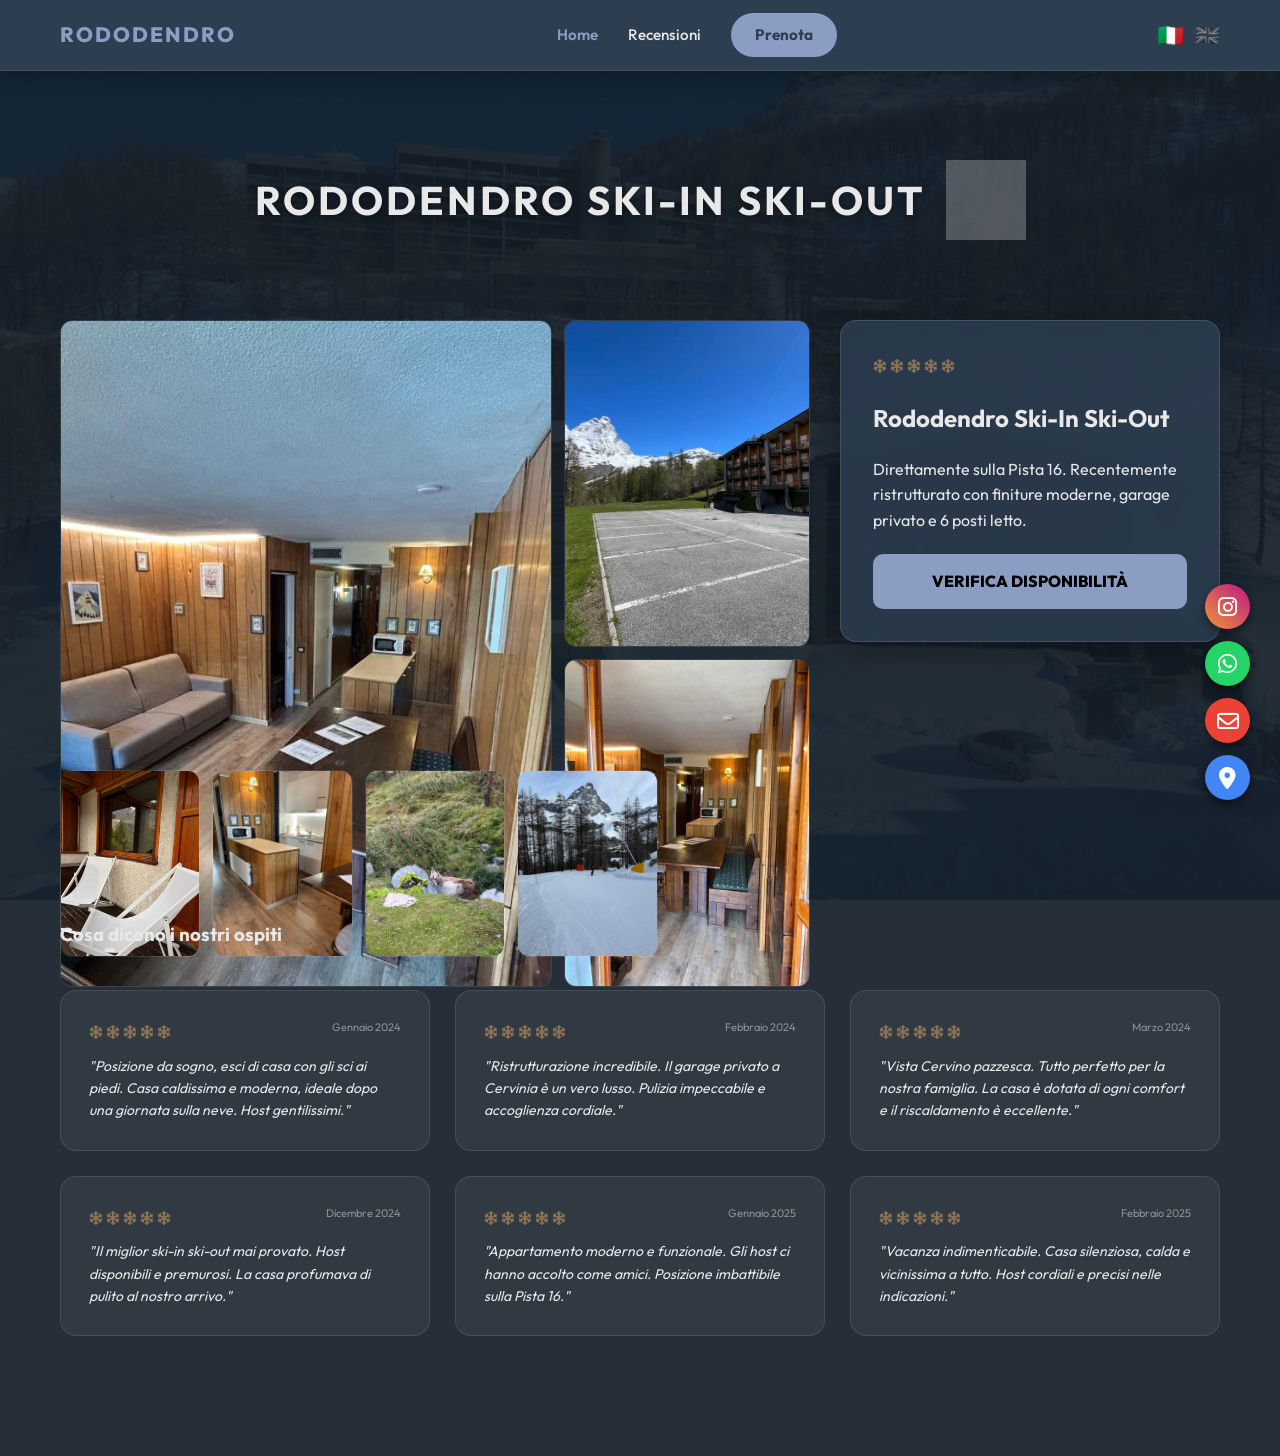
==== commit da9ca8d7: "Fix navigazione lightbox e implementazione completa fix critici" ====
--- a/index.html
+++ b/index.html
@@ -1,46 +1,53 @@
 <!DOCTYPE html>
 <html lang="it">
 <head>
-    <title>Rododendro Ski-In Ski-Out</title>
+    <title>Rododendro Ski-In Ski-Out | Cervinia Appartamento Vacanze</title>
     <meta charset="UTF-8">
     <meta name="viewport" content="width=device-width, initial-scale=1">
+    <meta name="description" content="Appartamento ski-in ski-out a Cervinia, direttamente sulla Pista 16. Recentemente ristrutturato con finiture moderne, garage privato e 6 posti letto. Prenota ora la tua vacanza sulle piste del Cervino.">
+    <meta name="keywords" content="Cervinia, appartamento vacanze, ski-in ski-out, Pista 16, Cervino, affitto breve, garage privato">
+    <meta property="og:title" content="Rododendro Ski-In Ski-Out | Cervinia">
+    <meta property="og:description" content="Appartamento ski-in ski-out a Cervinia, direttamente sulla Pista 16. Garage privato e 6 posti letto.">
+    <meta property="og:image" content="https://cervinia-ski-house.vercel.app/foto1.webp">
+    <meta property="og:url" content="https://cervinia-ski-house.vercel.app">
+    <meta property="og:type" content="website">
+    <meta name="twitter:card" content="summary_large_image">
+    <link rel="canonical" href="https://cervinia-ski-house.vercel.app">
     <link href="https://fonts.googleapis.com/css2?family=Outfit:wght@300;400;600;800&display=swap" rel="stylesheet">
     <link rel="stylesheet" href="https://cdnjs.cloudflare.com/ajax/libs/font-awesome/6.0.0/css/all.min.css">
     <link rel="stylesheet" href="style.css">
 </head>
 <body>
 
-<div class="top-lang-selector">
-    <span id="lang-it" onclick="setLanguage('it')">🇮🇹</span>
-    <span id="lang-en" onclick="setLanguage('en')">🇬🇧</span>
-</div>
+<nav class="main-nav">
+    <div class="nav-container">
+        <a href="index.html" class="nav-logo">RODODENDRO</a>
+        <div class="nav-menu">
+            <a href="index.html" class="nav-link active">Home</a>
+            <a href="#recensioni" class="nav-link">Recensioni</a>
+            <a href="recap.html" class="nav-link nav-cta">Prenota</a>
+        </div>
+        <div class="nav-lang">
+            <span id="lang-it" onclick="setLanguage('it')">🇮🇹</span>
+            <span id="lang-en" onclick="setLanguage('en')">🇬🇧</span>
+        </div>
+    </div>
+</nav>
 
-<!-- SOCIAL STACK AGGIORNATA E PUNTUALE -->
 <div class="social-stack">
-    <!-- Instagram -->
-    <a href="https://www.instagram.com/tuoprofilo/" class="social-link ig" target="_blank" rel="noopener noreferrer">
+    <a href="https://www.instagram.com/cervinia_ski_house/" class="social-link ig" target="_blank" rel="noopener noreferrer">
         <i class="fab fa-instagram"></i>
     </a>
-    
-    <!-- WhatsApp (Configurato col tuo numero) -->
     <a href="https://wa.me/393479612836" class="social-link wa" target="_blank" rel="noopener noreferrer">
         <i class="fab fa-whatsapp"></i>
     </a>
-    
-    <!-- Mail -->
-    <a href="mailto:tuaemail@gmail.com" class="social-link mail">
+    <a href="mailto:airpulizie@gmail.com" class="social-link mail">
         <i class="far fa-envelope"></i>
     </a>
-    
-    <!-- Google Maps: Destinazione Rododendro Ski-In Ski-Out -->
     <a href="https://www.google.com/maps/search/?api=1&query=Rododendro+Ski+In+Ski+Out+Cervinia" class="social-link maps" target="_blank" rel="noopener noreferrer">
         <i class="fas fa-map-marker-alt"></i>
     </a>
 </div>
-
-<a href="recap.html" class="btn-fixed-book">
-    <i class="fas fa-calendar-alt"></i> <span class="lang-txt" data-it="PRENOTA ORA" data-en="BOOK NOW">PRENOTA ORA</span>
-</a>
 
 <div class="main-wrapper">
  
@@ -70,9 +77,6 @@
                     <img src="foto5.webp" onclick="openLightbox(4)">
                     <img src="foto6.webp" onclick="openLightbox(5)">
                     <img src="foto7.webp" onclick="openLightbox(6)">
-                    <div class="material-card" style="display:flex; align-items:center; justify-content:center; cursor:pointer;" onclick="openLightbox(0)">
-                        <span style="font-weight:800; font-size:12px; color:var(--accent)">+20 FOTO</span>
-                    </div>
                 </div>
             </div>
 
@@ -93,8 +97,11 @@
     </div>
 </div>
 
-<div id="lightbox" style="display:none;" onclick="closeLightbox()">
-    <img id="lbImg">
+<div id="lightbox" style="display:none;">
+    <button class="lb-close" onclick="closeLightbox()">✕</button>
+    <button class="lb-prev" onclick="prevPhoto()">❮</button>
+    <img id="lbImg" onclick="closeLightbox()">
+    <button class="lb-next" onclick="nextPhoto()">❯</button>
 </div>
 
 <script src="config.js"></script>
--- a/style.css
+++ b/style.css
@@ -1,6 +1,11 @@
 :root { 
-    --accent: #00e5ff; 
-    --bg-card: rgba(0, 0, 0, 0.6); 
+    --accent: #8B9DC3; 
+    --accent-dark: #5A6B8C; 
+    --wood: #8B7355; 
+    --slate: #2C3E50; 
+    --snow: #E8E8E8; 
+    --bg-card: rgba(44, 62, 80, 0.85); 
+    --bg-overlay: rgba(20, 30, 40, 0.92); 
 }
 
 * { box-sizing: border-box; }
@@ -10,14 +15,16 @@
     margin: 0; 
     background: url("sfondo_rododendro.webp") no-repeat center center fixed; 
     background-size: cover; 
-    color: white; 
+    color: var(--snow); 
     overflow-x: hidden; 
+    line-height: 1.6;
 }
 
 .main-wrapper { 
-    background-color: rgba(0, 0, 0, 0.85); 
+    background-color: var(--bg-overlay); 
     min-height: 100vh; 
-    padding-bottom: 80px; 
+    padding-top: 90px;
+    padding-bottom: 100px; 
     position: relative; 
 }
 
@@ -27,26 +34,70 @@
     padding: 20px; 
 }
 
-/* --- ELEMENTI FISSI (Lingue, Social, Tasto Prenota) --- */
-.top-lang-selector { 
-    position: fixed; top: 20px; right: 30px; 
-    z-index: 2000; display: flex; gap: 15px; 
-    background: rgba(0,0,0,0.4); padding: 8px 20px; 
-    border-radius: 30px; border: 1px solid rgba(255,255,255,0.1);
-    backdrop-filter: blur(5px);
-}
-
-.top-lang-selector span { 
-    cursor: pointer; font-size: 24px; opacity: 0.3; 
-    transition: 0.4s; filter: grayscale(100%);
-}
-
-.top-lang-selector span.active { 
-    opacity: 1; 
-    filter: grayscale(0%) drop-shadow(0 0 10px var(--accent)); 
-    transform: scale(1.2); 
-}
-
+/* --- NAVIGAZIONE --- */
+.main-nav {
+    position: fixed; top: 0; left: 0; right: 0;
+    background: var(--slate);
+    z-index: 3000;
+    border-bottom: 1px solid rgba(255,255,255,0.1);
+    box-shadow: 0 4px 20px rgba(0,0,0,0.3);
+}
+
+.nav-container {
+    max-width: 1200px; margin: auto; padding: 0 20px;
+    display: flex; align-items: center; justify-content: space-between;
+    height: 70px;
+}
+
+.nav-logo {
+    font-weight: 800; font-size: 1.3rem; letter-spacing: 2px;
+    color: var(--accent); text-decoration: none; text-transform: uppercase;
+}
+
+.nav-menu {
+    display: flex; gap: 30px; align-items: center;
+}
+
+.nav-link {
+    color: var(--snow); text-decoration: none;
+    font-weight: 500; font-size: 0.95rem;
+    transition: color 0.3s ease;
+}
+
+.nav-link:hover {
+    color: var(--accent);
+}
+
+.nav-link.active {
+    color: var(--accent); font-weight: 600;
+}
+
+.nav-cta {
+    background: var(--accent); color: var(--slate);
+    padding: 10px 24px; border-radius: 25px;
+    font-weight: 700; transition: all 0.3s ease;
+}
+
+.nav-cta:hover {
+    transform: translateY(-2px);
+    box-shadow: 0 4px 12px rgba(139, 157, 195, 0.4);
+}
+
+.nav-lang {
+    display: flex; gap: 12px;
+}
+
+.nav-lang span {
+    cursor: pointer; font-size: 20px; opacity: 0.4;
+    transition: 0.3s ease; filter: grayscale(100%);
+}
+
+.nav-lang span.active {
+    opacity: 1; filter: grayscale(0%);
+    transform: scale(1.1);
+}
+
+/* --- ELEMENTI FISSI (Social) --- */
 .social-stack {
     position: fixed; bottom: 100px; right: 30px;
     display: flex; flex-direction: column; gap: 12px;
@@ -65,24 +116,6 @@
 .social-link.mail { background: #EA4335; }
 .social-link.maps { background: #4285F4; }
 .social-link:hover { transform: translateX(-5px); }
-
-.btn-fixed-book { 
-    position: fixed; bottom: 30px; right: 30px; 
-    background: var(--accent); color: black; 
-    padding: 15px 30px; border-radius: 50px; 
-    font-weight: 800; text-decoration: none; 
-    z-index: 2000; box-shadow: 0 10px 30px rgba(0,229,255,0.4);
-}
-
-/* --- TASTO HOME VERTICALE (Solo Recap) --- */
-.btn-back-side {
-    position: fixed; left: 0; top: 50%; transform: translateY(-50%); 
-    background: rgba(255,255,255,0.15); padding: 25px 12px; border-radius: 0 20px 20px 0; 
-    text-decoration: none; color: white; display: flex; 
-    flex-direction: column; align-items: center; z-index: 9999; 
-    border: 1px solid rgba(255,255,255,0.2); border-left: none; transition: 0.3s;
-}
-.btn-back-side:hover { background: var(--accent); color: black; }
 
 /* --- HEADER: TITOLO E LOGO CENTRATI --- */
 .site-header { 
@@ -98,45 +131,43 @@
 }
 
 .site-header h1 { 
-    margin: 0;               /* Rimuove margini che spostano il titolo */
-    font-weight: 800; 
-    letter-spacing: 2px; 
-    color: white;            /* Assicura che il testo sia bianco */
-    text-shadow: 0 0 15px rgba(0,0,0,0.5);
+    margin: 0;
+    font-weight: 700; 
+    letter-spacing: 3px; 
+    color: var(--snow);
+    text-shadow: 0 2px 8px rgba(0,0,0,0.4);
     text-transform: uppercase;
-    line-height: 1;
+    line-height: 1.1;
+    font-size: clamp(1.5rem, 4vw, 2.5rem);
 }
 
 .header-logo-inline { 
-    width: 70px;             /* Dimensione bilanciata */
+    width: 80px;
     height: auto; 
-    mix-blend-mode: screen;  /* Rimuove il nero di sfondo_nero.webp */
-    
-    /* FILTRO: Brightness(0.8) lo rende un po' meno 'sparato' del bianco puro */
-    filter: brightness(0) invert(1) opacity(0.4); 
-    
-    /* OPACITY supplementare per sicurezza */
-    opacity: 0.4;            
+    mix-blend-mode: screen;
+    filter: brightness(0) invert(1) opacity(0.5); 
+    opacity: 0.5;            
     pointer-events: none;
     transition: 0.3s ease-in-out;
 }
 
 /* Effetto al passaggio del mouse */
 .site-header:hover .header-logo-inline {
-    opacity: 0.8;
-    filter: brightness(0) invert(1) opacity(0.8);
-    transform: scale(1.1);
+    opacity: 0.7;
+    filter: brightness(0) invert(1) opacity(0.7);
+    transform: scale(1.05);
 }
 
 /* --- CARDS & FILIGRANA (OVERLAY) --- */
 .material-card { 
     position: relative;
     background: var(--bg-card); 
-    backdrop-filter: blur(12px); 
-    border-radius: 20px; 
-    border: 1px solid rgba(255,255,255,0.1); 
-    padding: 25px; 
+    backdrop-filter: blur(8px); 
+    border-radius: 16px; 
+    border: 1px solid rgba(255,255,255,0.12); 
+    padding: 32px; 
     overflow: hidden; 
+    box-shadow: 0 8px 32px rgba(0,0,0,0.3);
 }
 
 .card-bg-logo {
@@ -145,11 +176,11 @@
     transform: translate(-50%, -50%);
     width: 100%; height: 100%;
     object-fit: contain; 
-    opacity: 0.12; 
+    opacity: 0.08; 
     z-index: 0;
     mix-blend-mode: screen; 
     pointer-events: none; 
-    padding: 40px;
+    padding: 50px;
 }
 
 /* Assicura che il contenuto stia SOPRA il logo */
@@ -188,25 +219,87 @@
 /* --- CALENDARIO --- */
 .cal-grid { display: grid; grid-template-columns: repeat(7, 1fr); gap: 5px; }
 .cal-day { 
-    padding: 12px 0; text-align: center; border-radius: 6px; 
-    cursor: pointer; background: #2ecc71; font-weight: 800; 
-    font-size: 12px; color: white; 
-}
-.cal-day.booked { background: #ff4d4d; opacity: 0.3; cursor: not-allowed; text-decoration: line-through; }
-.cal-day.selected { background: var(--accent) !important; color: black; }
-.cal-day.range { background: rgba(0, 229, 255, 0.4); }
+    padding: 14px 0; text-align: center; border-radius: 8px; 
+    cursor: pointer; background: #27ae60; font-weight: 600; 
+    font-size: 13px; color: var(--snow); 
+    transition: all 0.2s ease;
+}
+.cal-day:hover:not(.booked) {
+    background: #2ecc71;
+    transform: scale(1.05);
+}
+.cal-day.booked { background: #c0392b; opacity: 0.4; cursor: not-allowed; text-decoration: line-through; }
+.cal-day.selected { background: var(--accent) !important; color: var(--slate); font-weight: 700; }
+.cal-day.range { background: rgba(139, 157, 195, 0.35); }
 
 /* --- RECENSIONI --- */
 .reviews-container { display: grid; grid-template-columns: repeat(auto-fill, minmax(320px, 1fr)); gap: 25px; margin-top: 40px; }
-.rev-card { background: rgba(255,255,255,0.06); padding: 25px; border-radius: 18px; border: 1px solid rgba(255,255,255,0.1); transition: 0.3s; }
-.snowflake-gold { color: #FFD700; font-size: 16px; margin-right: 2px; }
+.rev-card { background: rgba(255,255,255,0.05); padding: 28px; border-radius: 16px; border: 1px solid rgba(255,255,255,0.1); transition: all 0.3s ease; }
+.rev-card:hover {
+    background: rgba(255,255,255,0.08);
+    transform: translateY(-4px);
+    box-shadow: 0 8px 24px rgba(0,0,0,0.3);
+}
+.snowflake-gold { color: var(--wood); font-size: 14px; margin-right: 3px; }
 
 /* --- LIGHTBOX --- */
-#lightbox { display: none; position: fixed; inset: 0; background: rgba(0,0,0,0.95); z-index: 5000; align-items: center; justify-content: center; }
-#lbImg { max-width: 85%; max-height: 85%; border-radius: 5px; }
+#lightbox { display: none; position: fixed; inset: 0; background: rgba(20, 30, 40, 0.98); z-index: 10000; align-items: center; justify-content: center; backdrop-filter: blur(4px); }
+#lbImg { max-width: 85%; max-height: 85%; border-radius: 5px; cursor: pointer; }
+
+.lb-close, .lb-prev, .lb-next {
+    position: absolute;
+    background: rgba(255,255,255,0.1);
+    border: 1px solid rgba(255,255,255,0.2);
+    color: white;
+    width: 50px;
+    height: 50px;
+    border-radius: 50%;
+    font-size: 24px;
+    cursor: pointer;
+    display: flex;
+    align-items: center;
+    justify-content: center;
+    transition: all 0.3s ease;
+    z-index: 10001;
+}
+
+.lb-close:hover, .lb-prev:hover, .lb-next:hover {
+    background: var(--accent);
+    color: var(--slate);
+    transform: scale(1.1);
+}
+
+.lb-close { top: 20px; right: 20px; }
+.lb-prev { left: 20px; top: 50%; transform: translateY(-50%); }
+.lb-prev:hover { transform: translateY(-50%) scale(1.1); }
+.lb-next { right: 20px; top: 50%; transform: translateY(-50%); }
+.lb-next:hover { transform: translateY(-50%) scale(1.1); }
 
 @media (max-width: 1000px) { 
     .booking-grid { grid-template-columns: 1fr; } 
     .top-gallery { height: 300px; } 
     .btn-back-side { display: none; }
-}
+    .material-card { padding: 24px; }
+    .nav-menu { gap: 20px; }
+    .nav-link { font-size: 0.85rem; }
+}
+
+@media (max-width: 768px) {
+    .nav-container { padding: 0 15px; height: 60px; }
+    .nav-logo { font-size: 1.1rem; }
+    .nav-menu { gap: 15px; }
+    .nav-cta { padding: 8px 18px; font-size: 0.85rem; }
+    .nav-lang span { font-size: 18px; }
+}
+
+@media (max-width: 600px) {
+    .site-header h1 { font-size: 1.3rem; letter-spacing: 2px; }
+    .header-logo-inline { width: 60px; }
+    .top-gallery { height: 250px; }
+    .thumb-row { height: 80px; }
+    .recap-main-grid { grid-template-columns: 1fr; }
+    .social-stack { bottom: 80px; right: 15px; }
+    .social-link { width: 40px; height: 40px; font-size: 18px; }
+    .nav-menu { display: none; }
+    .nav-logo { font-size: 1rem; }
+}
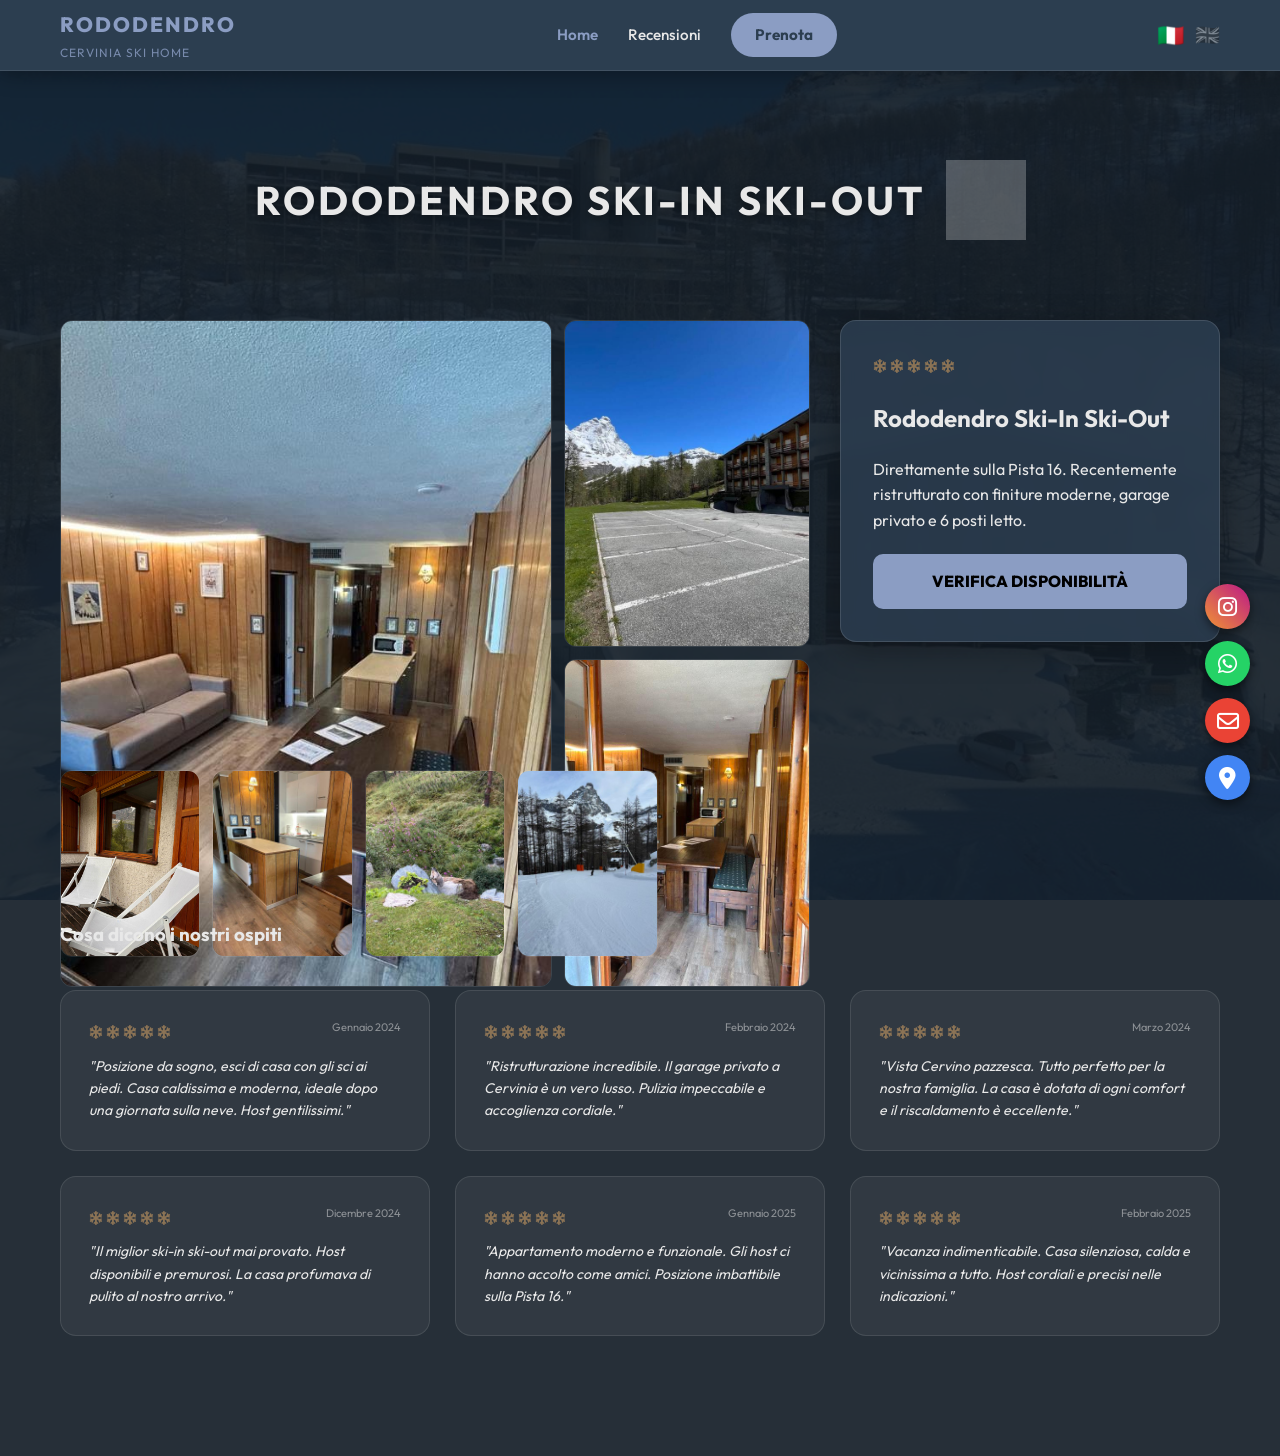
==== commit 496bfe08: "Aggiunto sottotitolo Cervinia Ski Home sotto logo navigazione" ====
--- a/index.html
+++ b/index.html
@@ -21,7 +21,10 @@
 
 <nav class="main-nav">
     <div class="nav-container">
-        <a href="index.html" class="nav-logo">RODODENDRO</a>
+        <a href="index.html" class="nav-logo">
+            <span class="nav-logo-main">RODODENDRO</span>
+            <span class="nav-logo-sub">Cervinia Ski Home</span>
+        </a>
         <div class="nav-menu">
             <a href="index.html" class="nav-link active">Home</a>
             <a href="#recensioni" class="nav-link">Recensioni</a>
--- a/style.css
+++ b/style.css
@@ -50,8 +50,17 @@
 }
 
 .nav-logo {
+    color: var(--accent); text-decoration: none; text-transform: uppercase;
+    display: flex; flex-direction: column; align-items: flex-start;
+}
+
+.nav-logo-main {
     font-weight: 800; font-size: 1.3rem; letter-spacing: 2px;
-    color: var(--accent); text-decoration: none; text-transform: uppercase;
+}
+
+.nav-logo-sub {
+    font-weight: 400; font-size: 0.75rem; letter-spacing: 1px;
+    opacity: 0.8; margin-top: 2px;
 }
 
 .nav-menu {
